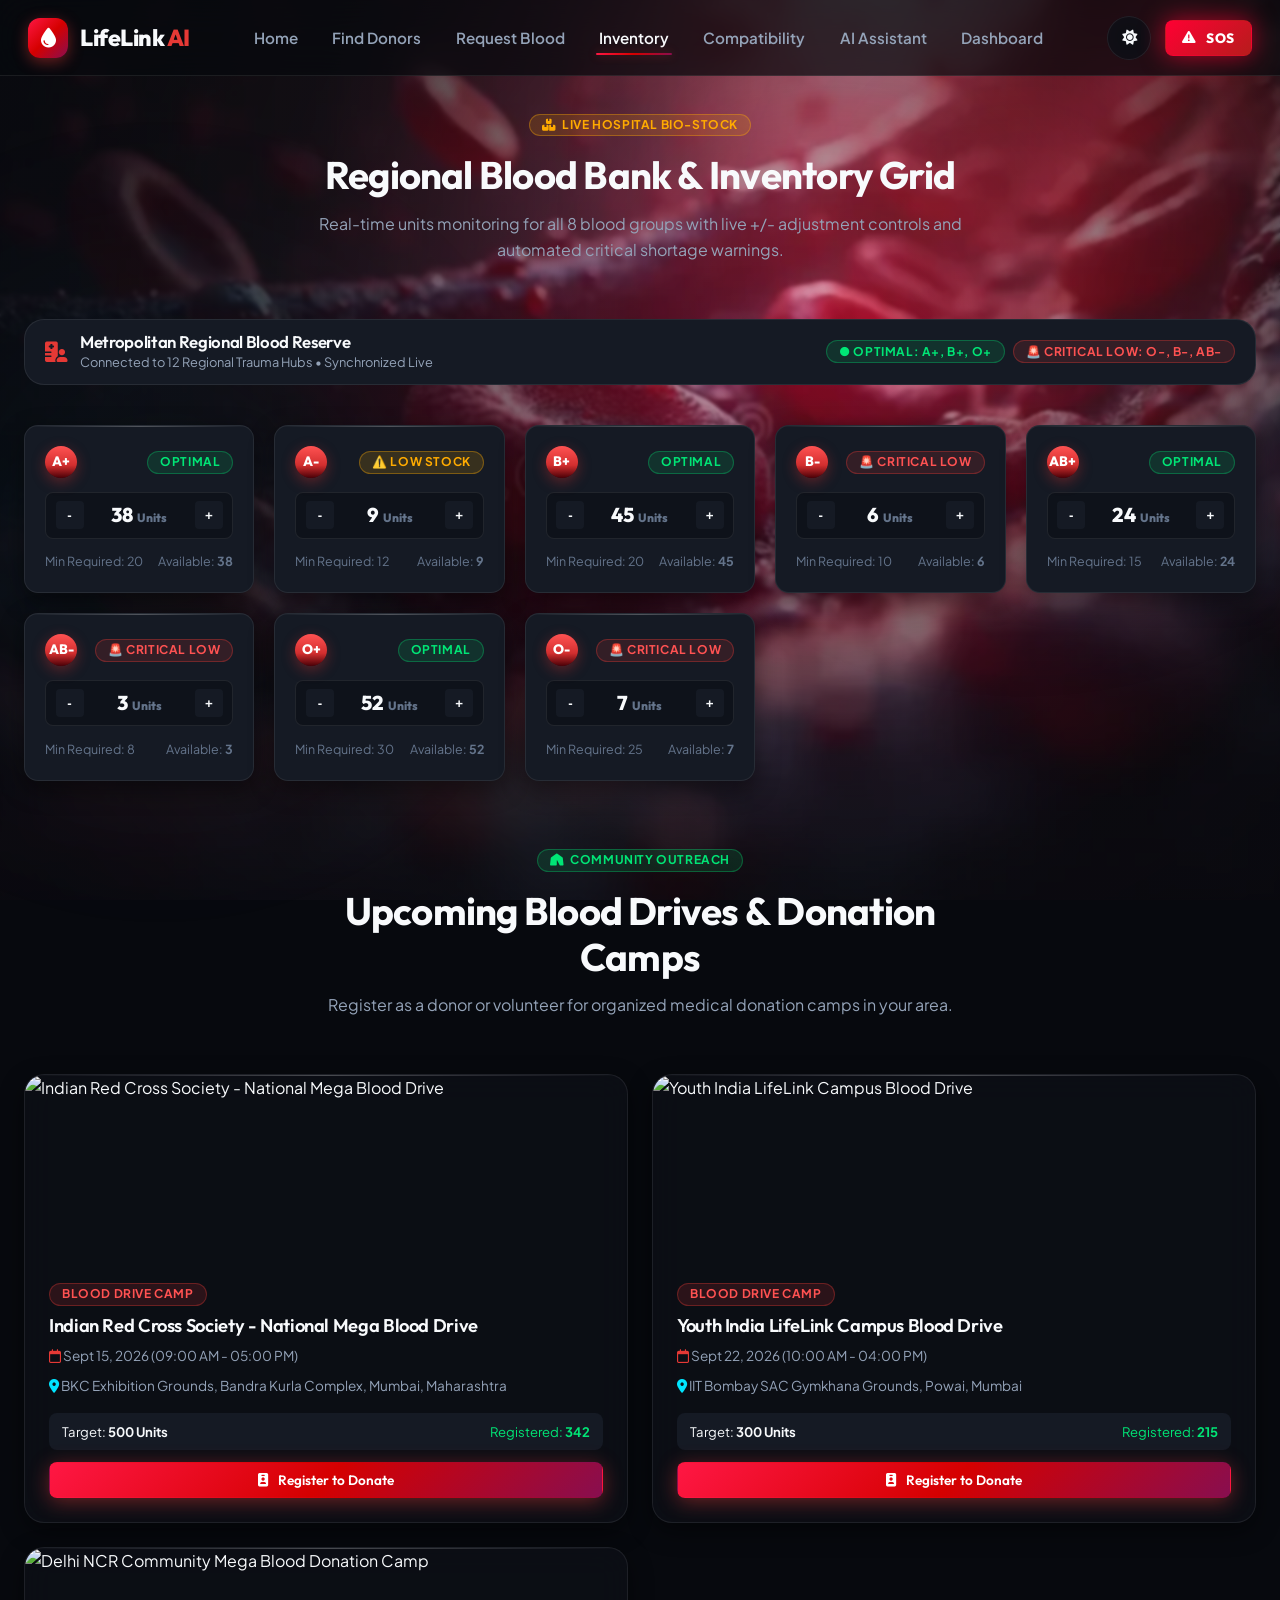
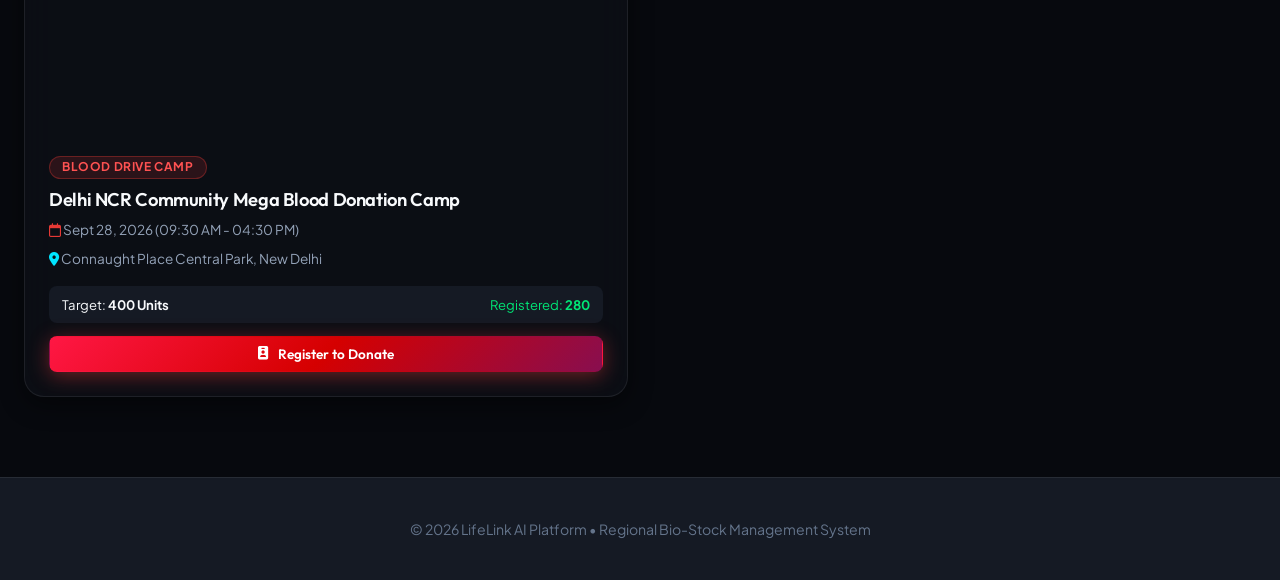
==== bloodbanks.html @ 0a852bb2 "feat: LifeLink AI - Motion Video Background, Universal Light Mode & India Localization" ====
<!DOCTYPE html>
<html lang="en" data-theme="dark">
<head>
  <meta charset="UTF-8">
  <meta name="viewport" content="width=device-width, initial-scale=1.0">
  <title>Hospital Blood Inventory & Camps | LifeLink AI</title>

  <!-- FontAwesome -->
  <link rel="stylesheet" href="https://cdnjs.cloudflare.com/ajax/libs/font-awesome/6.4.0/css/all.min.css">

  <!-- Stylesheets -->
  <link rel="stylesheet" href="css/style.css">
  <link rel="stylesheet" href="css/glassmorphism.css">
  <link rel="stylesheet" href="css/3d-theme.css">
  <link rel="stylesheet" href="css/dashboard.css">
  <link rel="stylesheet" href="css/responsive.css">
</head>
<body>

  <!-- Video & Motion Background Backdrop -->
  <div class="video-bg-container">
    <video class="video-bg" autoplay muted loop playsinline poster="assets/blood-cells-bg.webp">
      <source src="assets/blood-cells-motion.mp4" type="video/mp4">
    </video>
    <div class="video-bg-overlay"></div>
  </div>

  <!-- 3D Background Canvas -->
  <div id="threejs-bg-container"></div>
  <div class="ambient-glow ambient-glow-1"></div>
  <div class="ambient-glow ambient-glow-2"></div>

  <div class="app-wrapper">
    
    <!-- Navbar -->
    <nav class="navbar">
      <div class="nav-container">
        <a href="index.html" class="nav-brand">
          <div class="brand-icon"><i class="fa-solid fa-droplet"></i></div>
          <span>LifeLink <span class="text-crimson">AI</span></span>
        </a>

        <ul class="nav-links">
          <li><a href="index.html" class="nav-link">Home</a></li>
          <li><a href="donor-search.html" class="nav-link">Find Donors</a></li>
          <li><a href="request.html" class="nav-link">Request Blood</a></li>
          <li><a href="bloodbanks.html" class="nav-link active">Inventory</a></li>
          <li><a href="compatibility.html" class="nav-link">Compatibility</a></li>
          <li><a href="chatbot.html" class="nav-link">AI Assistant</a></li>
          <li><a href="dashboard.html" class="nav-link">Dashboard</a></li>
        </ul>

        <div class="nav-actions">
          <button id="theme-toggle-btn" class="btn btn-glass btn-icon" title="Toggle Theme">
            <i class="fa-solid fa-sun theme-toggle-icon"></i>
          </button>
          <button class="btn btn-sos btn-sm btn-sos-trigger">
            <i class="fa-solid fa-triangle-exclamation"></i> SOS
          </button>
        </div>
      </div>
    </nav>

    <!-- Main Container -->
    <main class="container" style="padding-top: 110px; padding-bottom: 5rem;">
      
      <!-- Section Header -->
      <div class="section-header">
        <span class="badge badge-amber"><i class="fa-solid fa-boxes-stacked"></i> LIVE HOSPITAL BIO-STOCK</span>
        <h2>Regional Blood Bank & Inventory Grid</h2>
        <p>Real-time units monitoring for all 8 blood groups with live +/- adjustment controls and automated critical shortage warnings.</p>
      </div>

      <!-- Quick Stats Banner -->
      <div class="role-switcher-bar" style="margin-bottom: 2.5rem;">
        <div class="flex items-center gap-3">
          <i class="fa-solid fa-hospital-user text-crimson fa-lg"></i>
          <div>
            <h5 style="margin: 0;">Metropolitan Regional Blood Reserve</h5>
            <p style="font-size: 0.8rem; margin: 0;">Connected to 12 Regional Trauma Hubs • Synchronized Live</p>
          </div>
        </div>
        <div class="flex gap-2">
          <span class="badge badge-emerald">● Optimal: A+, B+, O+</span>
          <span class="badge badge-crimson">🚨 Critical Low: O-, B-, AB-</span>
        </div>
      </div>

      <!-- 8-Blood Group Real-Time Inventory Grid -->
      <div id="hospital-inventory-grid" class="inventory-grid" style="margin-bottom: 4rem;">
        <!-- Populated by bloodbanks.js with +/- controls -->
      </div>

      <!-- UPCOMING DONATION CAMPS SECTION -->
      <div class="section-header">
        <span class="badge badge-emerald"><i class="fa-solid fa-tent"></i> COMMUNITY OUTREACH</span>
        <h2>Upcoming Blood Drives & Donation Camps</h2>
        <p>Register as a donor or volunteer for organized medical donation camps in your area.</p>
      </div>

      <div id="donation-camps-grid" class="grid grid-cols-2 gap-6">
        <!-- Populated by bloodbanks.js -->
      </div>

    </main>

    <!-- Footer -->
    <footer style="background: var(--bg-surface-elevated); border-top: 1px solid var(--border-glass); padding: 2.5rem 0; text-align: center; font-size: 0.88rem; color: var(--text-muted);">
      <div class="container">
        © 2026 LifeLink AI Platform • Regional Bio-Stock Management System
      </div>
    </footer>

  </div>

  <!-- Scripts -->
  <script src="https://cdnjs.cloudflare.com/ajax/libs/three.js/r128/three.min.js"></script>
  <script src="js/3d-blood-vase.js"></script>
  <script src="js/database.js"></script>
  <script src="js/auth.js"></script>
  <script src="js/app.js"></script>
  <script src="js/sos.js"></script>
  <script src="js/bloodbanks.js"></script>

</body>
</html>
---- css/style.css ----
/* ==========================================================================
   LifeLink AI - Core Design System & CSS Variables
   ========================================================================== */

@import url('https://fonts.googleapis.com/css2?family=Outfit:wght@300;400;500;600;700;800;900&family=Plus+Jakarta+Sans:wght@300;400;500;600;700;800&family=JetBrains+Mono:wght@400;500;600&display=swap');

:root {
  /* Brand Color Palette - Deep Ruby & Crimson Medical Theme */
  --primary-50: #ffebee;
  --primary-100: #ffcdd2;
  --primary-200: #ef9a9a;
  --primary-300: #e57373;
  --primary-400: #ef5350;
  --primary-500: #e53935; /* Primary Red */
  --primary-600: #d32f2f;
  --primary-700: #c62828;
  --primary-800: #b71c1c;
  --primary-900: #880e4f;
  --primary-glow: rgba(229, 57, 53, 0.45);
  --primary-glow-subtle: rgba(229, 57, 53, 0.15);

  /* Secondary & Accents */
  --accent-cyan: #00e5ff;
  --accent-cyan-glow: rgba(0, 229, 255, 0.35);
  --accent-emerald: #00e676;
  --accent-emerald-glow: rgba(0, 230, 118, 0.35);
  --accent-amber: #ffab00;
  --accent-amber-glow: rgba(255, 171, 0, 0.35);
  --accent-purple: #b388ff;

  /* Dark Theme (Default) */
  --bg-main: #07090e;
  --bg-surface: #0e121a;
  --bg-surface-elevated: #151a24;
  --bg-surface-card: rgba(18, 24, 38, 0.75);
  --bg-glass: rgba(14, 18, 26, 0.65);
  --bg-glass-heavy: rgba(10, 13, 20, 0.88);
  --bg-glass-light: rgba(255, 255, 255, 0.04);
  
  --border-glass: rgba(255, 255, 255, 0.08);
  --border-glass-hover: rgba(229, 57, 53, 0.4);
  --border-glass-active: rgba(229, 57, 53, 0.8);

  --text-primary: #f8fafc;
  --text-secondary: #94a3b8;
  --text-muted: #64748b;
  --text-inverted: #07090e;

  /* Gradients */
  --grad-primary: linear-gradient(135deg, #ff1744 0%, #d50000 50%, #880e4f 100%);
  --grad-blood: linear-gradient(180deg, #ff5252 0%, #d32f2f 60%, #4a0007 100%);
  --grad-plasma: linear-gradient(135deg, #00e5ff 0%, #0091ea 100%);
  --grad-emerald: linear-gradient(135deg, #00e676 0%, #00b0ff 100%);
  --grad-dark-card: linear-gradient(145deg, rgba(26, 32, 48, 0.8) 0%, rgba(12, 16, 26, 0.9) 100%);
  --grad-glass-border: linear-gradient(135deg, rgba(255,255,255,0.2) 0%, rgba(229,57,53,0.3) 50%, rgba(255,255,255,0.05) 100%);

  /* Shadows */
  --shadow-sm: 0 2px 8px rgba(0, 0, 0, 0.3);
  --shadow-md: 0 8px 24px rgba(0, 0, 0, 0.45);
  --shadow-lg: 0 16px 40px rgba(0, 0, 0, 0.6);
  --shadow-glow: 0 0 30px var(--primary-glow);
  --shadow-glow-cyan: 0 0 30px var(--accent-cyan-glow);

  /* Typography */
  --font-heading: 'Outfit', sans-serif;
  --font-body: 'Plus Jakarta Sans', sans-serif;
  --font-mono: 'JetBrains Mono', monospace;

  /* Layout & Spacing */
  --radius-sm: 8px;
  --radius-md: 14px;
  --radius-lg: 20px;
  --radius-xl: 28px;
  --radius-full: 9999px;

  --transition-fast: 0.15s cubic-bezier(0.4, 0, 0.2, 1);
  --transition-normal: 0.25s cubic-bezier(0.4, 0, 0.2, 1);
  --transition-smooth: 0.4s cubic-bezier(0.16, 1, 0.3, 1);
  --transition-bounce: 0.5s cubic-bezier(0.34, 1.56, 0.64, 1);
}

/* Light Theme Variables */
[data-theme="light"] {
  --bg-main: #f4f7fb;
  --bg-surface: #ffffff;
  --bg-surface-elevated: #f1f5f9;
  --bg-surface-card: rgba(255, 255, 255, 0.92);
  --bg-glass: rgba(255, 255, 255, 0.82);
  --bg-glass-heavy: rgba(255, 255, 255, 0.96);
  --bg-glass-light: rgba(241, 245, 249, 0.85);
  
  --border-glass: rgba(15, 23, 42, 0.08);
  --border-glass-hover: rgba(229, 57, 53, 0.5);
  --border-glass-active: rgba(229, 57, 53, 0.9);

  --text-primary: #0f172a;
  --text-secondary: #334155;
  --text-muted: #64748b;
  --text-inverted: #f8fafc;

  --grad-dark-card: linear-gradient(145deg, rgba(255, 255, 255, 0.98) 0%, rgba(241, 245, 249, 0.92) 100%);
  --grad-glass-border: linear-gradient(135deg, rgba(255,255,255,0.9) 0%, rgba(229,57,53,0.3) 50%, rgba(0,0,0,0.06) 100%);
  --shadow-sm: 0 2px 8px rgba(15, 23, 42, 0.05);
  --shadow-md: 0 8px 24px rgba(15, 23, 42, 0.08);
  --shadow-lg: 0 16px 40px rgba(15, 23, 42, 0.12);
}

/* Base Reset */
*, *::before, *::after {
  box-sizing: border-box;
  margin: 0;
  padding: 0;
}

html {
  scroll-behavior: smooth;
  font-size: 16px;
  overflow-x: hidden;
}

body {
  font-family: var(--font-body);
  background-color: var(--bg-main);
  color: var(--text-primary);
  min-height: 100vh;
  line-height: 1.6;
  position: relative;
  overflow-x: hidden;
  transition: background-color var(--transition-smooth), color var(--transition-smooth);
}

/* Video & Image Motion Background Container */
.video-bg-container {
  position: fixed;
  top: 0;
  left: 0;
  width: 100vw;
  height: 100vh;
  z-index: 0;
  pointer-events: none;
  overflow: hidden;
}

.video-bg {
  width: 100%;
  height: 100%;
  object-fit: cover;
  display: block;
  transform: scale(1.02);
  transition: filter var(--transition-smooth), opacity var(--transition-smooth);
}

.video-bg-overlay {
  position: absolute;
  inset: 0;
  background: radial-gradient(circle at 65% 35%, rgba(136, 14, 79, 0.3) 0%, rgba(7, 9, 14, 0.76) 55%, rgba(7, 9, 14, 0.94) 100%);
  backdrop-filter: blur(1.5px);
  -webkit-backdrop-filter: blur(1.5px);
  transition: background var(--transition-smooth), backdrop-filter var(--transition-smooth);
}

[data-theme="light"] .video-bg {
  filter: brightness(1.08) saturate(0.9) contrast(0.95);
  opacity: 0.85;
}

[data-theme="light"] .video-bg-overlay {
  background: radial-gradient(circle at 50% 25%, rgba(255, 235, 238, 0.72) 0%, rgba(248, 250, 253, 0.88) 50%, rgba(241, 245, 249, 0.95) 100%);
  backdrop-filter: blur(4px);
  -webkit-backdrop-filter: blur(4px);
}

/* 3D Canvas Background Container */
#threejs-bg-container {
  position: fixed;
  top: 0;
  left: 0;
  width: 100vw;
  height: 100vh;
  z-index: 1;
  pointer-events: none;
  overflow: hidden;
}

#canvas3d {
  width: 100%;
  height: 100%;
  display: block;
}

/* Background Ambient Lighting & Gradients */
.ambient-glow {
  position: fixed;
  border-radius: 50%;
  filter: blur(120px);
  pointer-events: none;
  z-index: 1;
  opacity: 0.6;
}

.ambient-glow-1 {
  top: -10%;
  right: -5%;
  width: 50vw;
  height: 50vw;
  background: radial-gradient(circle, rgba(229, 57, 53, 0.25) 0%, rgba(136, 14, 79, 0.05) 70%, transparent 100%);
}

.ambient-glow-2 {
  bottom: 10%;
  left: -10%;
  width: 45vw;
  height: 45vw;
  background: radial-gradient(circle, rgba(0, 229, 255, 0.12) 0%, rgba(0, 145, 234, 0.03) 70%, transparent 100%);
}

[data-theme="light"] .ambient-glow-1 {
  background: radial-gradient(circle, rgba(229, 57, 53, 0.15) 0%, rgba(255, 205, 210, 0.08) 70%, transparent 100%);
  opacity: 0.8;
}

[data-theme="light"] .ambient-glow-2 {
  background: radial-gradient(circle, rgba(0, 229, 255, 0.08) 0%, rgba(178, 235, 242, 0.05) 70%, transparent 100%);
  opacity: 0.7;
}

/* App Wrapper */
.app-wrapper {
  position: relative;
  z-index: 1;
  display: flex;
  flex-direction: column;
  min-height: 100vh;
}

/* Typography Helpers */
h1, h2, h3, h4, h5, h6 {
  font-family: var(--font-heading);
  font-weight: 700;
  line-height: 1.2;
  color: var(--text-primary);
  letter-spacing: -0.02em;
}

h1 { font-size: clamp(2.2rem, 4.5vw, 3.8rem); font-weight: 800; }
h2 { font-size: clamp(1.75rem, 3vw, 2.5rem); }
h3 { font-size: clamp(1.3rem, 2vw, 1.75rem); }
h4 { font-size: 1.25rem; font-weight: 600; }
h5 { font-size: 1.05rem; font-weight: 600; }
h6 { font-size: 0.9rem; font-weight: 600; }

p {
  color: var(--text-secondary);
  font-size: 1rem;
}

a {
  color: inherit;
  text-decoration: none;
  transition: color var(--transition-fast);
}

.text-gradient {
  background: var(--grad-primary);
  -webkit-background-clip: text;
  -webkit-text-fill-color: transparent;
  display: inline-block;
}

.text-gradient-cyan {
  background: var(--grad-plasma);
  -webkit-background-clip: text;
  -webkit-text-fill-color: transparent;
  display: inline-block;
}

.text-gradient-emerald {
  background: var(--grad-emerald);
  -webkit-background-clip: text;
  -webkit-text-fill-color: transparent;
  display: inline-block;
}

.text-crimson { color: var(--primary-500) !important; }
.text-cyan { color: var(--accent-cyan) !important; }
.text-emerald { color: var(--accent-emerald) !important; }
.text-amber { color: var(--accent-amber) !important; }
.text-muted { color: var(--text-muted) !important; }

/* Container & Grid */
.container {
  width: 100%;
  max-width: 1320px;
  margin: 0 auto;
  padding: 0 1.5rem;
}

.container-fluid {
  width: 100%;
  padding: 0 2rem;
}

.grid {
  display: grid;
  gap: 1.5rem;
}

.grid-cols-2 { grid-template-columns: repeat(2, 1fr); }
.grid-cols-3 { grid-template-columns: repeat(3, 1fr); }
.grid-cols-4 { grid-template-columns: repeat(4, 1fr); }

.flex { display: flex; }
.flex-col { flex-direction: column; }
.items-center { align-items: center; }
.justify-between { justify-content: space-between; }
.justify-center { justify-content: center; }
.gap-1 { gap: 0.25rem; }
.gap-2 { gap: 0.5rem; }
.gap-3 { gap: 0.75rem; }
.gap-4 { gap: 1rem; }
.gap-6 { gap: 1.5rem; }
.gap-8 { gap: 2rem; }

/* Global Buttons */
.btn {
  display: inline-flex;
  align-items: center;
  justify-content: center;
  gap: 0.6rem;
  padding: 0.8rem 1.6rem;
  border-radius: var(--radius-md);
  font-family: var(--font-heading);
  font-weight: 600;
  font-size: 0.95rem;
  cursor: pointer;
  border: 1px solid transparent;
  transition: all var(--transition-normal);
  text-align: center;
  position: relative;
  overflow: hidden;
  user-select: none;
}

.btn::after {
  content: '';
  position: absolute;
  top: 50%;
  left: 50%;
  width: 120%;
  height: 120%;
  background: radial-gradient(circle, rgba(255,255,255,0.2) 0%, transparent 60%);
  transform: translate(-50%, -50%) scale(0);
  opacity: 0;
  transition: transform 0.5s, opacity 0.3s;
}

.btn:active::after {
  transform: translate(-50%, -50%) scale(1);
  opacity: 1;
  transition: 0s;
}

.btn-primary {
  background: var(--grad-primary);
  color: #ffffff;
  box-shadow: 0 4px 20px var(--primary-glow);
}

.btn-primary:hover {
  transform: translateY(-2px);
  box-shadow: 0 8px 28px rgba(229, 57, 53, 0.6);
}

.btn-sos {
  background: linear-gradient(135deg, #ff0033 0%, #b71c1c 100%);
  color: #ffffff;
  font-weight: 800;
  letter-spacing: 0.05em;
  text-transform: uppercase;
  box-shadow: 0 0 25px rgba(255, 0, 51, 0.65);
  animation: pulse-sos 2s infinite;
}

.btn-sos:hover {
  transform: scale(1.05);
  box-shadow: 0 0 40px rgba(255, 0, 51, 0.9);
}

.btn-secondary {
  background: var(--bg-surface-elevated);
  color: var(--text-primary);
  border: 1px solid var(--border-glass);
}

.btn-secondary:hover {
  background: var(--border-glass);
  border-color: rgba(255, 255, 255, 0.2);
  transform: translateY(-2px);
}

.btn-glass {
  background: var(--bg-glass);
  color: var(--text-primary);
  border: 1px solid var(--border-glass);
  backdrop-filter: blur(12px);
}

.btn-glass:hover {
  background: rgba(229, 57, 53, 0.15);
  border-color: var(--primary-400);
  color: var(--text-primary);
  transform: translateY(-2px);
  box-shadow: 0 6px 20px var(--primary-glow-subtle);
}

.btn-outline-crimson {
  background: transparent;
  color: var(--primary-400);
  border: 1px solid var(--primary-500);
}

.btn-outline-crimson:hover {
  background: var(--primary-500);
  color: #ffffff;
  box-shadow: 0 4px 18px var(--primary-glow);
}

.btn-sm {
  padding: 0.5rem 1rem;
  font-size: 0.85rem;
  border-radius: var(--radius-sm);
}

.btn-lg {
  padding: 1rem 2.2rem;
  font-size: 1.1rem;
  border-radius: var(--radius-lg);
}

.btn-icon {
  width: 44px;
  height: 44px;
  padding: 0;
  border-radius: 50%;
  display: inline-flex;
  align-items: center;
  justify-content: center;
}

/* Badges & Pills */
.badge {
  display: inline-flex;
  align-items: center;
  gap: 0.35rem;
  padding: 0.28rem 0.75rem;
  border-radius: var(--radius-full);
  font-size: 0.75rem;
  font-weight: 700;
  text-transform: uppercase;
  letter-spacing: 0.05em;
  line-height: 1;
}

.badge-crimson {
  background: rgba(229, 57, 53, 0.15);
  color: #ff5252;
  border: 1px solid rgba(229, 57, 53, 0.35);
}

.badge-cyan {
  background: rgba(0, 229, 255, 0.12);
  color: var(--accent-cyan);
  border: 1px solid rgba(0, 229, 255, 0.3);
}

.badge-emerald {
  background: rgba(0, 230, 118, 0.12);
  color: var(--accent-emerald);
  border: 1px solid rgba(0, 230, 118, 0.3);
}

.badge-amber {
  background: rgba(255, 171, 0, 0.15);
  color: var(--accent-amber);
  border: 1px solid rgba(255, 171, 0, 0.35);
}

.badge-purple {
  background: rgba(179, 136, 255, 0.15);
  color: var(--accent-purple);
  border: 1px solid rgba(179, 136, 255, 0.35);
}

/* Blood Drop & Blood Group Pills */
.blood-badge {
  width: 44px;
  height: 44px;
  border-radius: 50%;
  background: var(--grad-blood);
  color: #ffffff;
  display: inline-flex;
  align-items: center;
  justify-content: center;
  font-family: var(--font-heading);
  font-weight: 800;
  font-size: 1.05rem;
  box-shadow: 0 4px 14px rgba(211, 47, 47, 0.4);
  position: relative;
  flex-shrink: 0;
}

.blood-badge-sm {
  width: 32px;
  height: 32px;
  font-size: 0.85rem;
}

.blood-badge-lg {
  width: 64px;
  height: 64px;
  font-size: 1.5rem;
}

/* Live Pulse Indicator */
.pulse-dot {
  width: 8px;
  height: 8px;
  border-radius: 50%;
  background-color: var(--primary-500);
  box-shadow: 0 0 0 0 rgba(229, 57, 53, 0.7);
  animation: pulse-ring 1.8s infinite cubic-bezier(0.66, 0, 0, 1);
  display: inline-block;
}

.pulse-dot.emerald {
  background-color: var(--accent-emerald);
  box-shadow: 0 0 0 0 rgba(0, 230, 118, 0.7);
}

@keyframes pulse-ring {
  to {
    box-shadow: 0 0 0 10px rgba(229, 57, 53, 0);
  }
}

@keyframes pulse-sos {
  0% {
    box-shadow: 0 0 0 0 rgba(255, 23, 68, 0.7);
  }
  70% {
    box-shadow: 0 0 0 16px rgba(255, 23, 68, 0);
  }
  100% {
    box-shadow: 0 0 0 0 rgba(255, 23, 68, 0);
  }
}

/* Form Controls */
.form-group {
  margin-bottom: 1.25rem;
  display: flex;
  flex-direction: column;
  gap: 0.4rem;
}

.form-label {
  font-size: 0.88rem;
  font-weight: 600;
  color: var(--text-secondary);
}

.form-control, .form-select {
  width: 100%;
  padding: 0.85rem 1.1rem;
  border-radius: var(--radius-md);
  background: var(--bg-surface-elevated);
  border: 1px solid var(--border-glass);
  color: var(--text-primary);
  font-family: var(--font-body);
  font-size: 0.95rem;
  outline: none;
  transition: all var(--transition-normal);
}

.form-control:focus, .form-select:focus {
  border-color: var(--primary-400);
  box-shadow: 0 0 0 3px var(--primary-glow-subtle);
  background: var(--bg-surface);
}

.form-control::placeholder {
  color: var(--text-muted);
}

/* Section Header Shared */
.section-header {
  text-align: center;
  max-width: 680px;
  margin: 0 auto 3.5rem auto;
}

.section-header .badge {
  margin-bottom: 1rem;
}

.section-header h2 {
  margin-bottom: 0.8rem;
}

/* Custom Scrollbar */
::-webkit-scrollbar {
  width: 8px;
  height: 8px;
}

::-webkit-scrollbar-track {
  background: var(--bg-main);
}

::-webkit-scrollbar-thumb {
  background: rgba(229, 57, 53, 0.3);
  border-radius: 4px;
}

::-webkit-scrollbar-thumb:hover {
  background: var(--primary-500);
}

/* Light Theme Component Overrides */
[data-theme="light"] .badge-crimson {
  background: rgba(229, 57, 53, 0.12);
  color: #c62828;
  border-color: rgba(229, 57, 53, 0.28);
}

[data-theme="light"] .badge-cyan {
  background: rgba(2, 132, 199, 0.12);
  color: #0369a1;
  border-color: rgba(2, 132, 199, 0.28);
}

[data-theme="light"] .badge-emerald {
  background: rgba(16, 185, 129, 0.12);
  color: #047857;
  border-color: rgba(16, 185, 129, 0.28);
}

[data-theme="light"] .badge-amber {
  background: rgba(245, 158, 11, 0.12);
  color: #b45309;
  border-color: rgba(245, 158, 11, 0.28);
}

[data-theme="light"] .badge-purple {
  background: rgba(139, 92, 246, 0.12);
  color: #6d28d9;
  border-color: rgba(139, 92, 246, 0.28);
}

[data-theme="light"] .form-control,
[data-theme="light"] .form-select {
  background: #ffffff;
  border-color: #cbd5e1;
  color: #0f172a;
}

[data-theme="light"] .form-control:focus,
[data-theme="light"] .form-select:focus {
  border-color: #e53935;
  background: #ffffff;
  box-shadow: 0 0 0 3px rgba(229, 57, 53, 0.15);
}

[data-theme="light"] .btn-secondary {
  background: #ffffff;
  color: #1e293b;
  border-color: #cbd5e1;
  box-shadow: 0 1px 3px rgba(0, 0, 0, 0.05);
}

[data-theme="light"] .btn-secondary:hover {
  background: #f8fafc;
  border-color: #94a3b8;
}

[data-theme="light"] .btn-glass {
  background: rgba(255, 255, 255, 0.92);
  color: #0f172a;
  border-color: rgba(0, 0, 0, 0.1);
  box-shadow: 0 2px 8px rgba(0, 0, 0, 0.04);
}

[data-theme="light"] .btn-glass:hover {
  background: #ffebee;
  border-color: #e53935;
  color: #c62828;
}

[data-theme="light"] .emergency-ticker {
  background: linear-gradient(90deg, #c62828 0%, #e53935 100%);
  color: #ffffff;
}

[data-theme="light"] ::-webkit-scrollbar-track {
  background: #f1f5f9;
}

[data-theme="light"] ::-webkit-scrollbar-thumb {
  background: rgba(229, 57, 53, 0.4);
}
---- css/glassmorphism.css ----
/* ==========================================================================
   LifeLink AI - Glassmorphism, Glowing Cards & Visual Components
   ========================================================================== */

/* Glass Cards */
.glass-card {
  background: var(--bg-glass);
  backdrop-filter: blur(16px);
  -webkit-backdrop-filter: blur(16px);
  border: 1px solid var(--border-glass);
  border-radius: var(--radius-lg);
  padding: 1.75rem;
  box-shadow: var(--shadow-md);
  position: relative;
  overflow: hidden;
  transition: all var(--transition-normal);
}

.glass-card::before {
  content: '';
  position: absolute;
  top: 0;
  left: 0;
  right: 0;
  height: 1px;
  background: linear-gradient(90deg, transparent, rgba(255, 255, 255, 0.25), transparent);
  pointer-events: none;
}

[data-theme="light"] .glass-card::before {
  background: linear-gradient(90deg, transparent, rgba(255, 255, 255, 0.95), transparent);
}

.glass-card:hover {
  border-color: var(--border-glass-hover);
  transform: translateY(-4px);
  box-shadow: var(--shadow-lg), 0 0 25px var(--primary-glow-subtle);
}

.glass-card-interactive {
  cursor: pointer;
}

.glass-card-hero {
  background: linear-gradient(135deg, rgba(229, 57, 53, 0.08) 0%, rgba(14, 18, 26, 0.75) 100%);
  border: 1px solid rgba(229, 57, 53, 0.25);
  backdrop-filter: blur(20px);
}

[data-theme="light"] .glass-card-hero {
  background: linear-gradient(135deg, rgba(255, 235, 238, 0.92) 0%, rgba(255, 255, 255, 0.96) 100%);
  border-color: rgba(229, 57, 53, 0.35);
}

.glass-card-critical {
  border-color: rgba(255, 23, 68, 0.45);
  background: linear-gradient(135deg, rgba(255, 23, 68, 0.12) 0%, rgba(14, 18, 26, 0.85) 100%);
  animation: border-glow-critical 3s infinite alternate;
}

[data-theme="light"] .glass-card-critical {
  background: linear-gradient(135deg, rgba(255, 235, 238, 0.95) 0%, #ffffff 100%);
  border-color: rgba(229, 57, 53, 0.45);
}

@keyframes border-glow-critical {
  0% {
    box-shadow: 0 0 15px rgba(255, 23, 68, 0.2);
    border-color: rgba(255, 23, 68, 0.3);
  }
  100% {
    box-shadow: 0 0 35px rgba(255, 23, 68, 0.5);
    border-color: rgba(255, 23, 68, 0.7);
  }
}

/* Glass Panels & Modals */
.glass-panel {
  background: var(--bg-glass-heavy);
  backdrop-filter: blur(24px);
  -webkit-backdrop-filter: blur(24px);
  border: 1px solid var(--border-glass);
  border-radius: var(--radius-xl);
  box-shadow: var(--shadow-lg);
}

/* Navbar Glassmorphism */
.navbar {
  position: fixed;
  top: 0;
  left: 0;
  right: 0;
  height: 76px;
  z-index: 1000;
  background: rgba(7, 9, 14, 0.7);
  backdrop-filter: blur(20px);
  -webkit-backdrop-filter: blur(20px);
  border-bottom: 1px solid var(--border-glass);
  transition: all var(--transition-smooth);
}

[data-theme="light"] .navbar {
  background: rgba(248, 250, 253, 0.8);
}

.navbar.scrolled {
  background: rgba(7, 9, 14, 0.92);
  box-shadow: var(--shadow-md);
  height: 68px;
}

[data-theme="light"] .navbar.scrolled {
  background: rgba(255, 255, 255, 0.95);
}

.nav-container {
  display: flex;
  align-items: center;
  justify-content: space-between;
  height: 100%;
  max-width: 1440px;
  margin: 0 auto;
  padding: 0 1.75rem;
}

.nav-brand {
  display: flex;
  align-items: center;
  gap: 0.75rem;
  font-family: var(--font-heading);
  font-weight: 800;
  font-size: 1.45rem;
  letter-spacing: -0.02em;
}

.brand-icon {
  width: 40px;
  height: 40px;
  border-radius: 12px;
  background: var(--grad-primary);
  display: flex;
  align-items: center;
  justify-content: center;
  color: #fff;
  font-size: 1.25rem;
  box-shadow: 0 4px 15px var(--primary-glow);
}

.nav-links {
  display: flex;
  align-items: center;
  gap: 1.75rem;
  list-style: none;
}

.nav-link {
  font-size: 0.95rem;
  font-weight: 600;
  color: var(--text-secondary);
  padding: 0.5rem 0.2rem;
  position: relative;
  transition: color var(--transition-fast);
}

.nav-link:hover, .nav-link.active {
  color: var(--text-primary);
}

.nav-link.active::after {
  content: '';
  position: absolute;
  bottom: 0;
  left: 0;
  right: 0;
  height: 2px;
  background: var(--grad-primary);
  border-radius: 2px;
  box-shadow: 0 0 10px var(--primary-glow);
}

.nav-actions {
  display: flex;
  align-items: center;
  gap: 0.85rem;
}

/* Emergency Ticker Bar */
.emergency-ticker {
  background: linear-gradient(90deg, #880e4f 0%, #b71c1c 50%, #880e4f 100%);
  color: #ffffff;
  padding: 0.5rem 1rem;
  font-size: 0.85rem;
  font-weight: 600;
  display: flex;
  align-items: center;
  justify-content: space-between;
  border-bottom: 1px solid rgba(255, 255, 255, 0.15);
  position: relative;
  z-index: 1001;
}

.ticker-content {
  display: flex;
  align-items: center;
  gap: 1.5rem;
  overflow: hidden;
  white-space: nowrap;
}

.ticker-item {
  display: inline-flex;
  align-items: center;
  gap: 0.5rem;
  animation: marquee-subtle 20s linear infinite;
}

/* Modals */
.modal-overlay {
  position: fixed;
  top: 0;
  left: 0;
  right: 0;
  bottom: 0;
  background: rgba(4, 6, 10, 0.82);
  backdrop-filter: blur(16px);
  -webkit-backdrop-filter: blur(16px);
  display: flex;
  align-items: center;
  justify-content: center;
  z-index: 2000;
  padding: 1.5rem;
  opacity: 0;
  visibility: hidden;
  transition: all var(--transition-normal);
}

.modal-overlay.active {
  opacity: 1;
  visibility: visible;
}

.modal-container {
  width: 100%;
  max-width: 580px;
  background: var(--bg-surface);
  border: 1px solid var(--border-glass-hover);
  border-radius: var(--radius-xl);
  box-shadow: var(--shadow-lg), 0 0 50px rgba(229, 57, 53, 0.2);
  padding: 2.2rem;
  transform: scale(0.92) translateY(20px);
  transition: transform var(--transition-bounce), opacity var(--transition-normal);
  max-height: 90vh;
  overflow-y: auto;
  position: relative;
}

.modal-overlay.active .modal-container {
  transform: scale(1) translateY(0);
}

.modal-close {
  position: absolute;
  top: 1.25rem;
  right: 1.25rem;
  width: 36px;
  height: 36px;
  border-radius: 50%;
  background: var(--bg-surface-elevated);
  border: 1px solid var(--border-glass);
  color: var(--text-secondary);
  display: flex;
  align-items: center;
  justify-content: center;
  cursor: pointer;
  transition: all var(--transition-fast);
}

.modal-close:hover {
  background: var(--primary-500);
  color: #fff;
  border-color: var(--primary-500);
}

/* Stat Cards */
.stat-card {
  display: flex;
  align-items: center;
  gap: 1.25rem;
  padding: 1.5rem;
}

.stat-icon {
  width: 58px;
  height: 58px;
  border-radius: var(--radius-lg);
  display: flex;
  align-items: center;
  justify-content: center;
  font-size: 1.6rem;
  flex-shrink: 0;
}

.stat-icon.crimson {
  background: rgba(229, 57, 53, 0.15);
  color: var(--primary-400);
  border: 1px solid rgba(229, 57, 53, 0.3);
}

.stat-icon.cyan {
  background: rgba(0, 229, 255, 0.12);
  color: var(--accent-cyan);
  border: 1px solid rgba(0, 229, 255, 0.3);
}

.stat-icon.emerald {
  background: rgba(0, 230, 118, 0.12);
  color: var(--accent-emerald);
  border: 1px solid rgba(0, 230, 118, 0.3);
}

.stat-icon.amber {
  background: rgba(255, 171, 0, 0.15);
  color: var(--accent-amber);
  border: 1px solid rgba(255, 171, 0, 0.35);
}

[data-theme="light"] .stat-icon.crimson {
  background: #ffebee;
  color: #c62828;
  border-color: rgba(229, 57, 53, 0.25);
}

[data-theme="light"] .stat-icon.cyan {
  background: #e0f2fe;
  color: #0284c7;
  border-color: rgba(2, 132, 199, 0.25);
}

[data-theme="light"] .stat-icon.emerald {
  background: #ecfdf5;
  color: #059669;
  border-color: rgba(16, 185, 129, 0.25);
}

[data-theme="light"] .stat-icon.amber {
  background: #fffbeb;
  color: #d97706;
  border-color: rgba(245, 158, 11, 0.25);
}

[data-theme="light"] .modal-overlay {
  background: rgba(15, 23, 42, 0.5);
}

[data-theme="light"] .modal-container {
  background: #ffffff;
  border-color: #cbd5e1;
  box-shadow: 0 20px 40px rgba(15, 23, 42, 0.15);
}

[data-theme="light"] .modal-close {
  background: #f1f5f9;
  border-color: #e2e8f0;
  color: #475569;
}

.stat-number {
  font-family: var(--font-heading);
  font-size: 2.1rem;
  font-weight: 800;
  line-height: 1.1;
  color: var(--text-primary);
}

.stat-label {
  font-size: 0.88rem;
  color: var(--text-secondary);
  font-weight: 500;
}

/* Toast Notifications Container */
#toast-container {
  position: fixed;
  bottom: 2rem;
  right: 2rem;
  z-index: 3000;
  display: flex;
  flex-direction: column;
  gap: 0.75rem;
  pointer-events: none;
}

.toast {
  pointer-events: auto;
  min-width: 320px;
  max-width: 440px;
  padding: 1rem 1.25rem;
  border-radius: var(--radius-md);
  background: var(--bg-surface);
  border: 1px solid var(--border-glass);
  box-shadow: var(--shadow-lg);
  backdrop-filter: blur(20px);
  display: flex;
  align-items: flex-start;
  gap: 0.85rem;
  animation: slide-in-toast 0.35s cubic-bezier(0.16, 1, 0.3, 1);
  transition: all var(--transition-normal);
}

[data-theme="light"] .toast {
  background: #ffffff;
  border-color: #cbd5e1;
  box-shadow: 0 10px 30px rgba(15, 23, 42, 0.12);
}

.toast-icon {
  font-size: 1.25rem;
  flex-shrink: 0;
  margin-top: 0.1rem;
}

.toast-content h5 {
  font-size: 0.92rem;
  margin-bottom: 0.2rem;
}

.toast-content p {
  font-size: 0.82rem;
  margin: 0;
}

.toast-success { border-color: var(--accent-emerald); }
.toast-success .toast-icon { color: var(--accent-emerald); }
.toast-error { border-color: var(--primary-500); }
.toast-error .toast-icon { color: var(--primary-500); }
.toast-info { border-color: var(--accent-cyan); }
.toast-info .toast-icon { color: var(--accent-cyan); }

@keyframes slide-in-toast {
  from {
    transform: translateX(100%) translateY(10px);
    opacity: 0;
  }
  to {
    transform: translateX(0) translateY(0);
    opacity: 1;
  }
}
---- css/3d-theme.css ----
/* ==========================================================================
   LifeLink AI - 3D Blood Dropping & Glass Vase Visual Theme Extensions
   ========================================================================== */

/* 3D Scene Controls Float Widget */
.scene-controls-widget {
  position: fixed;
  bottom: 1.5rem;
  left: 1.5rem;
  z-index: 100;
  display: flex;
  align-items: center;
  gap: 0.5rem;
  background: var(--bg-glass-heavy);
  backdrop-filter: blur(16px);
  border: 1px solid var(--border-glass);
  padding: 0.4rem 0.8rem;
  border-radius: var(--radius-full);
  box-shadow: var(--shadow-md);
  font-size: 0.78rem;
  color: var(--text-secondary);
}

.scene-controls-widget button {
  background: none;
  border: none;
  color: var(--text-primary);
  cursor: pointer;
  padding: 0.2rem 0.5rem;
  border-radius: var(--radius-sm);
  transition: all var(--transition-fast);
}

.scene-controls-widget button:hover {
  background: var(--primary-glow-subtle);
  color: var(--primary-400);
}

/* 3D Glass Flask Hero Visualizer (Interactive SVG/Canvas hybrid element) */
.glass-vase-stage {
  position: relative;
  width: 100%;
  max-width: 480px;
  height: 520px;
  margin: 0 auto;
  display: flex;
  align-items: center;
  justify-content: center;
}

.glass-vase-glow {
  position: absolute;
  width: 280px;
  height: 280px;
  border-radius: 50%;
  background: radial-gradient(circle, rgba(229, 57, 53, 0.45) 0%, rgba(136, 14, 79, 0.1) 70%, transparent 100%);
  filter: blur(40px);
  animation: pulse-glow 4s ease-in-out infinite alternate;
}

.glass-vial-graphic {
  position: relative;
  z-index: 2;
  width: 100%;
  height: 100%;
  filter: drop-shadow(0 15px 35px rgba(229, 57, 53, 0.45));
}

@keyframes pulse-glow {
  0% { transform: scale(0.9); opacity: 0.5; }
  100% { transform: scale(1.15); opacity: 0.9; }
}

/* Dynamic 3D Card Tilt Effects */
.tilt-card {
  transform-style: preserve-3d;
  perspective: 1000px;
}

.tilt-card-inner {
  transition: transform 0.1s ease-out;
  transform: translateZ(20px);
}

/* Floating Red Blood Cell Pill/Element */
.floating-rbc {
  position: absolute;
  border-radius: 50%;
  background: radial-gradient(circle at 35% 35%, #ff5252, #d50000 60%, #4a0007 100%);
  box-shadow: inset 0 2px 6px rgba(255,255,255,0.4), 0 4px 15px rgba(213, 0, 0, 0.5);
  pointer-events: none;
  z-index: 1;
}

/* Compatibility Matrix Grid */
.matrix-table {
  width: 100%;
  border-collapse: separate;
  border-spacing: 6px;
}

.matrix-th, .matrix-td {
  padding: 0.85rem;
  text-align: center;
  border-radius: var(--radius-md);
  font-weight: 600;
  transition: all var(--transition-fast);
}

.matrix-th {
  background: var(--bg-surface-elevated);
  color: var(--text-primary);
  font-family: var(--font-heading);
}

.matrix-td {
  background: var(--bg-glass-light);
  border: 1px solid var(--border-glass);
}

.matrix-td.compatible {
  background: rgba(0, 230, 118, 0.15);
  color: var(--accent-emerald);
  border-color: rgba(0, 230, 118, 0.4);
}

.matrix-td.incompatible {
  background: rgba(255, 255, 255, 0.02);
  color: var(--text-muted);
  opacity: 0.35;
}

.matrix-td:hover {
  transform: scale(1.08);
  box-shadow: 0 4px 15px rgba(0,0,0,0.3);
  z-index: 10;
  position: relative;
}

/* Digital Donor QR Card */
.donor-card-3d-wrapper {
  perspective: 1200px;
  width: 100%;
  max-width: 420px;
  height: 250px;
  margin: 0 auto;
}

.donor-card-3d {
  width: 100%;
  height: 100%;
  position: relative;
  transform-style: preserve-3d;
  transition: transform 0.8s cubic-bezier(0.175, 0.885, 0.32, 1.275);
  cursor: pointer;
}

.donor-card-3d.flipped {
  transform: rotateY(180deg);
}

.donor-card-face {
  position: absolute;
  width: 100%;
  height: 100%;
  backface-visibility: hidden;
  border-radius: var(--radius-xl);
  padding: 1.5rem;
  display: flex;
  flex-direction: column;
  justify-content: space-between;
  background: linear-gradient(135deg, #1e0508 0%, #0c0204 40%, #170a10 100%);
  border: 1px solid rgba(229, 57, 53, 0.4);
  box-shadow: 0 15px 35px rgba(0, 0, 0, 0.6), 0 0 30px rgba(229, 57, 53, 0.3);
  overflow: hidden;
}

.donor-card-face::before {
  content: '';
  position: absolute;
  top: -50%;
  left: -50%;
  width: 200%;
  height: 200%;
  background: linear-gradient(45deg, transparent 45%, rgba(255, 255, 255, 0.1) 50%, transparent 55%);
  transform: rotate(30deg);
  pointer-events: none;
}

.donor-card-back {
  transform: rotateY(180deg);
  background: linear-gradient(135deg, #0d1117 0%, #161b22 100%);
}

.chip-icon {
  width: 42px;
  height: 32px;
  background: linear-gradient(135deg, #ffd700 0%, #ffa500 100%);
  border-radius: 6px;
  position: relative;
  box-shadow: inset 0 0 5px rgba(0,0,0,0.4);
}

/* Light Theme 3D & Matrix Overrides */
[data-theme="light"] .scene-controls-widget {
  background: rgba(255, 255, 255, 0.95);
  border-color: #cbd5e1;
  color: #334155;
  box-shadow: 0 4px 15px rgba(15, 23, 42, 0.08);
}

[data-theme="light"] .matrix-th {
  background: #e2e8f0;
  color: #0f172a;
}

[data-theme="light"] .matrix-td {
  background: #ffffff;
  border-color: #cbd5e1;
  color: #0f172a;
}

[data-theme="light"] .matrix-td.compatible {
  background: #d1fae5;
  color: #065f46;
  border-color: #34d399;
}

[data-theme="light"] .matrix-td.incompatible {
  background: #f1f5f9;
  color: #94a3b8;
  opacity: 0.6;
}
---- css/dashboard.css ----
/* ==========================================================================
   LifeLink AI - Dashboard, App Layout & Module Specific CSS
   ========================================================================== */

/* Dashboard Layout */
.dashboard-layout {
  display: grid;
  grid-template-columns: 280px 1fr;
  min-height: calc(100vh - 76px);
  margin-top: 76px;
  position: relative;
  z-index: 10;
}

/* Sidebar */
.dashboard-sidebar {
  background: var(--bg-surface);
  border-right: 1px solid var(--border-glass);
  padding: 1.75rem 1.25rem;
  display: flex;
  flex-direction: column;
  justify-content: space-between;
  position: sticky;
  top: 76px;
  height: calc(100vh - 76px);
  overflow-y: auto;
  transition: all var(--transition-normal);
}

.sidebar-user {
  display: flex;
  align-items: center;
  gap: 0.9rem;
  padding: 0.85rem;
  background: var(--bg-surface-elevated);
  border: 1px solid var(--border-glass);
  border-radius: var(--radius-md);
  margin-bottom: 1.5rem;
}

.user-avatar {
  width: 46px;
  height: 46px;
  border-radius: 50%;
  border: 2px solid var(--primary-500);
  object-fit: cover;
  flex-shrink: 0;
}

.user-info h5 {
  font-size: 0.92rem;
  margin-bottom: 0.15rem;
  white-space: nowrap;
  overflow: hidden;
  text-overflow: ellipsis;
}

.user-role-badge {
  font-size: 0.72rem;
  font-weight: 700;
  text-transform: uppercase;
  color: var(--primary-400);
}

.sidebar-menu {
  list-style: none;
  display: flex;
  flex-direction: column;
  gap: 0.4rem;
}

.sidebar-item a {
  display: flex;
  align-items: center;
  gap: 0.9rem;
  padding: 0.8rem 1rem;
  border-radius: var(--radius-md);
  color: var(--text-secondary);
  font-weight: 600;
  font-size: 0.92rem;
  transition: all var(--transition-fast);
}

.sidebar-item a i {
  font-size: 1.15rem;
  width: 24px;
  text-align: center;
}

.sidebar-item a:hover,
.sidebar-item.active a {
  background: rgba(229, 57, 53, 0.15);
  color: #ffffff;
  border-left: 3px solid var(--primary-500);
  box-shadow: 0 4px 15px var(--primary-glow-subtle);
}

[data-theme="light"] .sidebar-item a:hover,
[data-theme="light"] .sidebar-item.active a {
  background: #ffebee;
  color: #c62828;
  border-left: 3px solid var(--primary-500);
  box-shadow: 0 2px 8px rgba(229, 57, 53, 0.15);
}

[data-theme="light"] .sidebar-user {
  background: #ffffff;
  border-color: #e2e8f0;
  box-shadow: 0 2px 8px rgba(15, 23, 42, 0.04);
}

.sidebar-item .badge {
  margin-left: auto;
}

/* Dashboard Content Area */
.dashboard-content {
  padding: 2.2rem;
  overflow-y: auto;
}

.dashboard-header {
  display: flex;
  align-items: center;
  justify-content: space-between;
  margin-bottom: 2rem;
  flex-wrap: wrap;
  gap: 1.25rem;
}

.dashboard-actions {
  display: flex;
  align-items: center;
  gap: 0.85rem;
}

/* Quick Role Switcher Banner (For seamless demo testing) */
.role-switcher-bar {
  background: var(--bg-surface-elevated);
  border: 1px solid var(--border-glass);
  border-radius: var(--radius-lg);
  padding: 0.75rem 1.25rem;
  display: flex;
  align-items: center;
  justify-content: space-between;
  margin-bottom: 2rem;
  gap: 1rem;
  flex-wrap: wrap;
}

.role-buttons {
  display: flex;
  gap: 0.5rem;
  flex-wrap: wrap;
}

.btn-role-tab {
  padding: 0.4rem 0.85rem;
  font-size: 0.82rem;
  border-radius: var(--radius-sm);
  background: var(--bg-surface);
  border: 1px solid var(--border-glass);
  color: var(--text-secondary);
  cursor: pointer;
  transition: all var(--transition-fast);
}

.btn-role-tab.active, .btn-role-tab:hover {
  background: var(--primary-500);
  color: #fff;
  border-color: var(--primary-500);
  box-shadow: 0 2px 10px var(--primary-glow);
}

/* AI Matching Ranking Badge */
.ai-rank-badge {
  display: inline-flex;
  align-items: center;
  gap: 0.4rem;
  background: linear-gradient(135deg, rgba(0, 229, 255, 0.2) 0%, rgba(0, 145, 234, 0.3) 100%);
  border: 1px solid var(--accent-cyan);
  color: #fff;
  font-weight: 700;
  font-size: 0.78rem;
  padding: 0.3rem 0.65rem;
  border-radius: var(--radius-full);
}

/* Interactive Radar / Map Box */
#map-container, .map-view-box {
  width: 100%;
  height: 420px;
  border-radius: var(--radius-lg);
  border: 1px solid var(--border-glass);
  overflow: hidden;
  position: relative;
  z-index: 5;
}

/* Hospital Inventory Blood Unit Slider & Grid */
.inventory-grid {
  display: grid;
  grid-template-columns: repeat(auto-fill, minmax(220px, 1fr));
  gap: 1.25rem;
}

.inventory-card {
  background: var(--bg-surface-elevated);
  border: 1px solid var(--border-glass);
  border-radius: var(--radius-md);
  padding: 1.25rem;
  display: flex;
  flex-direction: column;
  gap: 0.85rem;
  position: relative;
  transition: all var(--transition-normal);
}

.inventory-card:hover {
  border-color: var(--primary-400);
  box-shadow: var(--shadow-md);
}

.inventory-header {
  display: flex;
  align-items: center;
  justify-content: space-between;
}

.inventory-counter {
  display: flex;
  align-items: center;
  justify-content: space-between;
  background: var(--bg-surface);
  border: 1px solid var(--border-glass);
  border-radius: var(--radius-sm);
  padding: 0.4rem 0.6rem;
}

.inventory-btn {
  width: 28px;
  height: 28px;
  border-radius: 4px;
  border: none;
  background: var(--bg-surface-elevated);
  color: var(--text-primary);
  font-weight: 700;
  cursor: pointer;
  display: flex;
  align-items: center;
  justify-content: center;
}

.inventory-btn:hover {
  background: var(--primary-500);
  color: #fff;
}

.inventory-value {
  font-family: var(--font-heading);
  font-size: 1.25rem;
  font-weight: 800;
  color: var(--text-primary);
}

/* Chatbot Floating & Embedded Window */
.chat-window {
  display: flex;
  flex-direction: column;
  height: 540px;
  background: var(--bg-surface);
  border: 1px solid var(--border-glass);
  border-radius: var(--radius-xl);
  overflow: hidden;
  box-shadow: var(--shadow-lg);
}

.chat-header {
  padding: 1rem 1.5rem;
  background: var(--bg-surface-elevated);
  border-bottom: 1px solid var(--border-glass);
  display: flex;
  align-items: center;
  justify-content: space-between;
}

.chat-messages {
  flex: 1;
  padding: 1.5rem;
  overflow-y: auto;
  display: flex;
  flex-direction: column;
  gap: 1rem;
}

.chat-msg {
  display: flex;
  gap: 0.75rem;
  max-width: 80%;
}

.chat-msg.bot {
  align-self: flex-start;
}

.chat-msg.user {
  align-self: flex-end;
  flex-direction: row-reverse;
}

.chat-bubble {
  padding: 0.85rem 1.15rem;
  border-radius: var(--radius-md);
  font-size: 0.92rem;
  line-height: 1.5;
}

.chat-msg.bot .chat-bubble {
  background: var(--bg-surface-elevated);
  border: 1px solid var(--border-glass);
  color: var(--text-primary);
  border-top-left-radius: 2px;
}

.chat-msg.user .chat-bubble {
  background: var(--grad-primary);
  color: #ffffff;
  border-top-right-radius: 2px;
  box-shadow: 0 4px 15px var(--primary-glow-subtle);
}

.chat-input-area {
  padding: 1rem 1.5rem;
  background: var(--bg-surface-elevated);
  border-top: 1px solid var(--border-glass);
  display: flex;
  gap: 0.75rem;
}

/* Certificate Generator Preview Container */
.certificate-preview-box {
  background: #ffffff;
  color: #1a1a1a;
  padding: 3rem;
  border-radius: var(--radius-lg);
  border: 8px double #c62828;
  box-shadow: 0 10px 40px rgba(0,0,0,0.5);
  text-align: center;
  position: relative;
  max-width: 800px;
  margin: 0 auto;
}

/* Light Theme Dashboard Overrides */
[data-theme="light"] .role-switcher-bar {
  background: #ffffff;
  border-color: #e2e8f0;
  box-shadow: 0 2px 8px rgba(15, 23, 42, 0.04);
}

[data-theme="light"] .btn-role-tab {
  background: #f1f5f9;
  border-color: #cbd5e1;
  color: #334155;
}

[data-theme="light"] .inventory-card {
  background: #ffffff;
  border-color: #e2e8f0;
  box-shadow: 0 2px 8px rgba(15, 23, 42, 0.04);
}

[data-theme="light"] .inventory-counter {
  background: #f8fafc;
  border-color: #e2e8f0;
}

[data-theme="light"] .inventory-btn {
  background: #e2e8f0;
  color: #1e293b;
}

[data-theme="light"] .inventory-btn:hover {
  background: #e53935;
  color: #ffffff;
}

[data-theme="light"] .chat-window {
  background: #ffffff;
  border-color: #e2e8f0;
  box-shadow: 0 10px 30px rgba(15, 23, 42, 0.08);
}

[data-theme="light"] .chat-header,
[data-theme="light"] .chat-input-area {
  background: #f8fafc;
  border-color: #e2e8f0;
}

[data-theme="light"] .chat-msg.bot .chat-bubble {
  background: #f1f5f9;
  border-color: #e2e8f0;
  color: #0f172a;
}
---- css/responsive.css ----
/* ==========================================================================
   LifeLink AI - Responsive Breakpoints & Mobile Optimization
   ========================================================================== */

/* Tablets & Small Desktops (<= 1024px) */
@media (max-width: 1024px) {
  .dashboard-layout {
    grid-template-columns: 240px 1fr;
  }

  .grid-cols-4 {
    grid-template-columns: repeat(2, 1fr);
  }

  .grid-cols-3 {
    grid-template-columns: repeat(2, 1fr);
  }

  .nav-links {
    gap: 1.2rem;
  }
}

/* Mobile & Tablets (<= 768px) */
@media (max-width: 768px) {
  .navbar {
    height: 68px;
  }

  .nav-container {
    padding: 0 1rem;
  }

  .nav-links {
    display: none;
    position: absolute;
    top: 68px;
    left: 0;
    right: 0;
    background: var(--bg-surface);
    flex-direction: column;
    padding: 1.5rem;
    border-bottom: 1px solid var(--border-glass);
    gap: 1rem;
  }

  [data-theme="light"] .nav-links {
    background: #ffffff;
    border-bottom: 1px solid #cbd5e1;
    box-shadow: 0 10px 25px rgba(15, 23, 42, 0.08);
  }

  .nav-links.active {
    display: flex;
  }

  .dashboard-layout {
    grid-template-columns: 1fr;
    margin-top: 68px;
  }

  .dashboard-sidebar {
    display: none;
    position: fixed;
    top: 68px;
    left: 0;
    right: 0;
    bottom: 0;
    z-index: 999;
    height: calc(100vh - 68px);
  }

  .dashboard-sidebar.mobile-open {
    display: flex;
  }

  .dashboard-content {
    padding: 1.25rem;
  }

  .grid-cols-2, .grid-cols-3, .grid-cols-4 {
    grid-template-columns: 1fr;
  }

  .stat-card {
    padding: 1.1rem;
  }

  .stat-number {
    font-size: 1.7rem;
  }

  .donor-card-3d-wrapper {
    height: 220px;
  }

  .role-switcher-bar {
    flex-direction: column;
    align-items: flex-start;
  }

  .modal-container {
    padding: 1.5rem;
  }

  #toast-container {
    bottom: 1rem;
    right: 1rem;
    left: 1rem;
  }

  .toast {
    min-width: unset;
    width: 100%;
  }

  .scene-controls-widget {
    bottom: 1rem;
    left: 1rem;
    font-size: 0.7rem;
  }
}

/* Extra Small Devices (<= 480px) */
@media (max-width: 480px) {
  h1 {
    font-size: 2rem;
  }

  .btn-lg {
    padding: 0.8rem 1.4rem;
    font-size: 0.95rem;
  }

  .blood-badge {
    width: 38px;
    height: 38px;
    font-size: 0.9rem;
  }
}
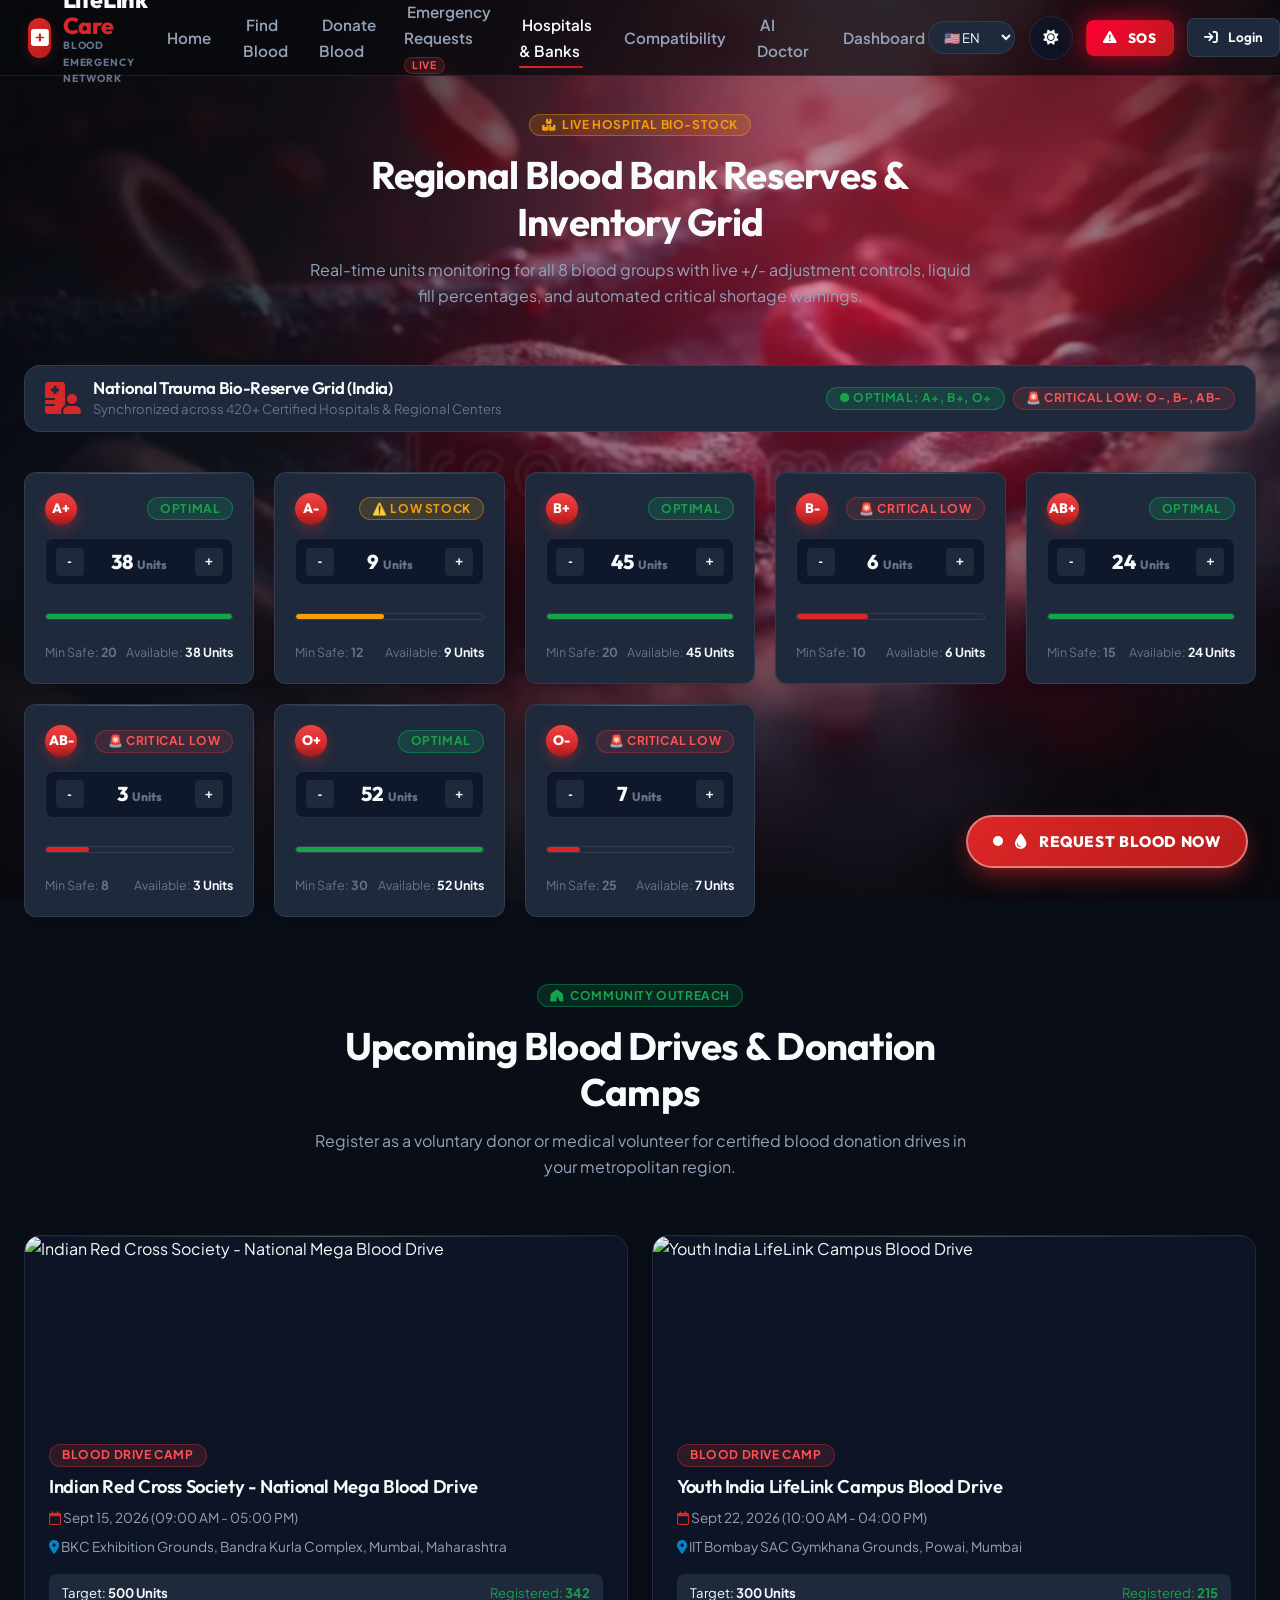
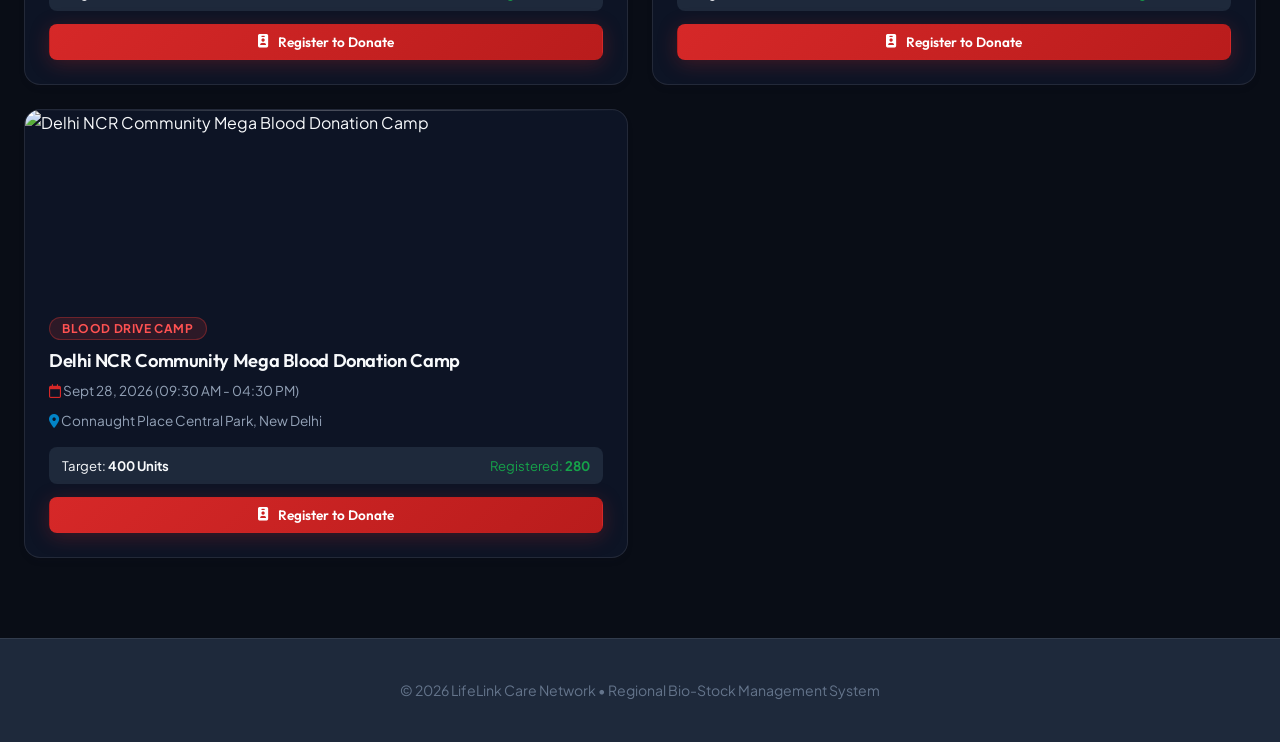
==== commit 4df626a0: "feat: complete healthcare-grade UI/UX overhaul for LifeLink blood donation & emergency network" ====
--- a/bloodbanks.html
+++ b/bloodbanks.html
@@ -1,9 +1,9 @@
 <!DOCTYPE html>
-<html lang="en" data-theme="dark">
+<html lang="en" data-theme="light">
 <head>
   <meta charset="UTF-8">
   <meta name="viewport" content="width=device-width, initial-scale=1.0">
-  <title>Hospital Blood Inventory & Camps | LifeLink AI</title>
+  <title>Hospital Blood Inventory & Drives | LifeLink Emergency Network</title>
 
   <!-- FontAwesome -->
   <link rel="stylesheet" href="https://cdnjs.cloudflare.com/ajax/libs/font-awesome/6.4.0/css/all.min.css">
@@ -32,31 +32,45 @@
 
   <div class="app-wrapper">
     
-    <!-- Navbar -->
+    <!-- Main Navigation Bar -->
     <nav class="navbar">
       <div class="nav-container">
         <a href="index.html" class="nav-brand">
-          <div class="brand-icon"><i class="fa-solid fa-droplet"></i></div>
-          <span>LifeLink <span class="text-crimson">AI</span></span>
+          <div class="brand-icon"><i class="fa-solid fa-square-plus"></i></div>
+          <div class="flex flex-col">
+            <span style="line-height: 1.1;">LifeLink <span class="text-crimson">Care</span></span>
+            <span style="font-size: 0.65rem; font-weight: 700; color: var(--text-muted); letter-spacing: 0.08em; text-transform: uppercase;">Blood Emergency Network</span>
+          </div>
         </a>
 
         <ul class="nav-links">
           <li><a href="index.html" class="nav-link">Home</a></li>
-          <li><a href="donor-search.html" class="nav-link">Find Donors</a></li>
-          <li><a href="request.html" class="nav-link">Request Blood</a></li>
-          <li><a href="bloodbanks.html" class="nav-link active">Inventory</a></li>
+          <li><a href="donor-search.html" class="nav-link">Find Blood</a></li>
+          <li><a href="register.html" class="nav-link">Donate Blood</a></li>
+          <li><a href="request.html" class="nav-link">Emergency Requests <span class="badge badge-crimson" style="padding: 0.15rem 0.45rem; font-size: 0.65rem;">LIVE</span></a></li>
+          <li><a href="bloodbanks.html" class="nav-link active">Hospitals & Banks</a></li>
           <li><a href="compatibility.html" class="nav-link">Compatibility</a></li>
-          <li><a href="chatbot.html" class="nav-link">AI Assistant</a></li>
+          <li><a href="chatbot.html" class="nav-link">AI Doctor</a></li>
           <li><a href="dashboard.html" class="nav-link">Dashboard</a></li>
         </ul>
 
         <div class="nav-actions">
-          <button id="theme-toggle-btn" class="btn btn-glass btn-icon" title="Toggle Theme">
+          <select id="lang-selector" class="form-select" style="width: auto; padding: 0.35rem 0.65rem; font-size: 0.82rem; border-radius: var(--radius-full);">
+            <option value="en">🇺🇸 EN</option>
+            <option value="hi">🇮🇳 हिंदी</option>
+            <option value="mr">🇮🇳 मराठी</option>
+            <option value="es">🇪🇸 ES</option>
+          </select>
+
+          <button id="theme-toggle-btn" class="btn btn-glass btn-icon" title="Toggle Calm Healthcare Light/Dark Mode">
             <i class="fa-solid fa-sun theme-toggle-icon"></i>
           </button>
           <button class="btn btn-sos btn-sm btn-sos-trigger">
             <i class="fa-solid fa-triangle-exclamation"></i> SOS
           </button>
+          <a href="login.html" class="btn btn-secondary btn-sm flex items-center gap-2">
+            <i class="fa-solid fa-arrow-right-to-bracket"></i> Login
+          </a>
         </div>
       </div>
     </nav>
@@ -67,17 +81,17 @@
       <!-- Section Header -->
       <div class="section-header">
         <span class="badge badge-amber"><i class="fa-solid fa-boxes-stacked"></i> LIVE HOSPITAL BIO-STOCK</span>
-        <h2>Regional Blood Bank & Inventory Grid</h2>
-        <p>Real-time units monitoring for all 8 blood groups with live +/- adjustment controls and automated critical shortage warnings.</p>
+        <h2>Regional Blood Bank Reserves & Inventory Grid</h2>
+        <p>Real-time units monitoring for all 8 blood groups with live +/- adjustment controls, liquid fill percentages, and automated critical shortage warnings.</p>
       </div>
 
       <!-- Quick Stats Banner -->
       <div class="role-switcher-bar" style="margin-bottom: 2.5rem;">
         <div class="flex items-center gap-3">
-          <i class="fa-solid fa-hospital-user text-crimson fa-lg"></i>
+          <i class="fa-solid fa-hospital-user text-crimson fa-2x"></i>
           <div>
-            <h5 style="margin: 0;">Metropolitan Regional Blood Reserve</h5>
-            <p style="font-size: 0.8rem; margin: 0;">Connected to 12 Regional Trauma Hubs • Synchronized Live</p>
+            <h5 style="margin: 0;">National Trauma Bio-Reserve Grid (India)</h5>
+            <p style="font-size: 0.82rem; margin: 0; color: var(--text-muted);">Synchronized across 420+ Certified Hospitals & Regional Centers</p>
           </div>
         </div>
         <div class="flex gap-2">
@@ -88,14 +102,14 @@
 
       <!-- 8-Blood Group Real-Time Inventory Grid -->
       <div id="hospital-inventory-grid" class="inventory-grid" style="margin-bottom: 4rem;">
-        <!-- Populated by bloodbanks.js with +/- controls -->
+        <!-- Populated by bloodbanks.js with +/- controls and liquid fill meters -->
       </div>
 
       <!-- UPCOMING DONATION CAMPS SECTION -->
-      <div class="section-header">
+      <div class="section-header" id="camps">
         <span class="badge badge-emerald"><i class="fa-solid fa-tent"></i> COMMUNITY OUTREACH</span>
         <h2>Upcoming Blood Drives & Donation Camps</h2>
-        <p>Register as a donor or volunteer for organized medical donation camps in your area.</p>
+        <p>Register as a voluntary donor or medical volunteer for certified blood donation drives in your metropolitan region.</p>
       </div>
 
       <div id="donation-camps-grid" class="grid grid-cols-2 gap-6">
@@ -107,10 +121,41 @@
     <!-- Footer -->
     <footer style="background: var(--bg-surface-elevated); border-top: 1px solid var(--border-glass); padding: 2.5rem 0; text-align: center; font-size: 0.88rem; color: var(--text-muted);">
       <div class="container">
-        © 2026 LifeLink AI Platform • Regional Bio-Stock Management System
+        © 2026 LifeLink Care Network • Regional Bio-Stock Management System
       </div>
     </footer>
 
+  </div>
+
+  <!-- PERSISTENT FLOATING EMERGENCY BUTTON -->
+  <button class="persistent-emergency-btn btn-sos-trigger" id="btn-floating-emergency" title="Emergency Blood Request Broadcast">
+    <span class="emergency-pulse-ring"></span>
+    <i class="fa-solid fa-droplet"></i>
+    <span>REQUEST BLOOD NOW</span>
+  </button>
+
+  <!-- SOS COUNTDOWN & TRIAGE MODAL -->
+  <div id="modal-sos-countdown" class="modal-overlay">
+    <div class="modal-container text-center" style="border-color: #dc2626; max-width: 520px;">
+      <div style="font-size: 3.5rem; color: #dc2626; margin-bottom: 0.5rem; animation: emergency-ring 1.5s infinite;">
+        🚨
+      </div>
+      <h2 style="color: #dc2626; margin-bottom: 0.5rem;">CRITICAL EMERGENCY SOS</h2>
+      <p style="margin-bottom: 1.5rem; color: var(--text-secondary);">
+        Broadcasting emergency blood requirement and GPS location to all <b>compatible nearby donors</b>, <b>trauma centers</b>, and <b>emergency response dispatch</b> in:
+      </p>
+      <div id="sos-timer-number" style="font-family: var(--font-heading); font-size: 4.5rem; font-weight: 900; color: #dc2626; line-height: 1; margin-bottom: 1.5rem;">
+        5
+      </div>
+      <div class="flex gap-3 justify-center">
+        <button id="btn-cancel-sos" class="btn btn-secondary btn-lg">
+          <i class="fa-solid fa-xmark"></i> Cancel (False Alarm)
+        </button>
+        <button id="btn-confirm-instant-sos" class="btn btn-sos btn-lg">
+          <i class="fa-solid fa-bolt"></i> Send Instantly Now
+        </button>
+      </div>
+    </div>
   </div>
 
   <!-- Scripts -->
--- a/css/style.css
+++ b/css/style.css
@@ -5,104 +5,110 @@
 @import url('https://fonts.googleapis.com/css2?family=Outfit:wght@300;400;500;600;700;800;900&family=Plus+Jakarta+Sans:wght@300;400;500;600;700;800&family=JetBrains+Mono:wght@400;500;600&display=swap');
 
 :root {
-  /* Brand Color Palette - Deep Ruby & Crimson Medical Theme */
-  --primary-50: #ffebee;
-  --primary-100: #ffcdd2;
-  --primary-200: #ef9a9a;
-  --primary-300: #e57373;
-  --primary-400: #ef5350;
-  --primary-500: #e53935; /* Primary Red */
-  --primary-600: #d32f2f;
-  --primary-700: #c62828;
-  --primary-800: #b71c1c;
-  --primary-900: #880e4f;
-  --primary-glow: rgba(229, 57, 53, 0.45);
-  --primary-glow-subtle: rgba(229, 57, 53, 0.15);
-
-  /* Secondary & Accents */
-  --accent-cyan: #00e5ff;
-  --accent-cyan-glow: rgba(0, 229, 255, 0.35);
-  --accent-emerald: #00e676;
-  --accent-emerald-glow: rgba(0, 230, 118, 0.35);
-  --accent-amber: #ffab00;
-  --accent-amber-glow: rgba(255, 171, 0, 0.35);
-  --accent-purple: #b388ff;
-
-  /* Dark Theme (Default) */
-  --bg-main: #07090e;
-  --bg-surface: #0e121a;
-  --bg-surface-elevated: #151a24;
-  --bg-surface-card: rgba(18, 24, 38, 0.75);
-  --bg-glass: rgba(14, 18, 26, 0.65);
-  --bg-glass-heavy: rgba(10, 13, 20, 0.88);
+  /* Brand Healthcare Palette - Stripe, Apple, Red Cross Standard */
+  --primary-50: #fef2f2;
+  --primary-100: #fee2e2;
+  --primary-200: #fecaca;
+  --primary-300: #fca5a5;
+  --primary-400: #f87171;
+  --primary-500: #d62828; /* Calm Emergency Blood Red */
+  --primary-600: #b91c1c;
+  --primary-700: #991b1b;
+  --primary-800: #7f1d1d;
+  --primary-900: #450a0a;
+  --primary-glow: rgba(214, 40, 40, 0.25);
+  --primary-glow-subtle: rgba(214, 40, 40, 0.1);
+
+  /* Trust Blue, Recovery Green, Attention Amber */
+  --secondary-50: #eff6ff;
+  --secondary-500: #2563eb; /* Trust Blue */
+  --secondary-600: #1d4ed8;
+  --accent-cyan: #0284c7;   /* Clinical Medical Blue */
+  --accent-emerald: #16a34a; /* Healthy Recovery Green */
+  --accent-emerald-surface: #f0fdf4;
+  --accent-amber: #f59e0b;  /* Emergency Attention Amber */
+  --accent-amber-surface: #fffbeb;
+  --accent-purple: #7c3aed;
+
+  /* Clinical Dark Theme */
+  --bg-main: #090d16;
+  --bg-surface: #0f172a;
+  --bg-surface-elevated: #1e293b;
+  --bg-surface-card: rgba(17, 24, 39, 0.85);
+  --bg-glass: rgba(15, 23, 42, 0.8);
+  --bg-glass-heavy: rgba(9, 13, 22, 0.95);
   --bg-glass-light: rgba(255, 255, 255, 0.04);
   
-  --border-glass: rgba(255, 255, 255, 0.08);
-  --border-glass-hover: rgba(229, 57, 53, 0.4);
-  --border-glass-active: rgba(229, 57, 53, 0.8);
+  --border-glass: rgba(255, 255, 255, 0.09);
+  --border-glass-hover: rgba(214, 40, 40, 0.4);
+  --border-glass-active: rgba(214, 40, 40, 0.8);
 
   --text-primary: #f8fafc;
   --text-secondary: #94a3b8;
   --text-muted: #64748b;
-  --text-inverted: #07090e;
-
-  /* Gradients */
-  --grad-primary: linear-gradient(135deg, #ff1744 0%, #d50000 50%, #880e4f 100%);
-  --grad-blood: linear-gradient(180deg, #ff5252 0%, #d32f2f 60%, #4a0007 100%);
-  --grad-plasma: linear-gradient(135deg, #00e5ff 0%, #0091ea 100%);
-  --grad-emerald: linear-gradient(135deg, #00e676 0%, #00b0ff 100%);
-  --grad-dark-card: linear-gradient(145deg, rgba(26, 32, 48, 0.8) 0%, rgba(12, 16, 26, 0.9) 100%);
-  --grad-glass-border: linear-gradient(135deg, rgba(255,255,255,0.2) 0%, rgba(229,57,53,0.3) 50%, rgba(255,255,255,0.05) 100%);
-
-  /* Shadows */
-  --shadow-sm: 0 2px 8px rgba(0, 0, 0, 0.3);
-  --shadow-md: 0 8px 24px rgba(0, 0, 0, 0.45);
-  --shadow-lg: 0 16px 40px rgba(0, 0, 0, 0.6);
-  --shadow-glow: 0 0 30px var(--primary-glow);
-  --shadow-glow-cyan: 0 0 30px var(--accent-cyan-glow);
+  --text-inverted: #090d16;
+
+  /* Calm Healthcare Gradients */
+  --grad-primary: linear-gradient(135deg, #d62828 0%, #b91c1c 100%);
+  --grad-blood: linear-gradient(180deg, #ef4444 0%, #d62828 65%, #991b1b 100%);
+  --grad-plasma: linear-gradient(135deg, #0284c7 0%, #0369a1 100%);
+  --grad-emerald: linear-gradient(135deg, #16a34a 0%, #059669 100%);
+  --grad-dark-card: linear-gradient(145deg, rgba(26, 32, 48, 0.85) 0%, rgba(15, 23, 42, 0.95) 100%);
+  --grad-glass-border: linear-gradient(135deg, rgba(255,255,255,0.15) 0%, rgba(214,40,40,0.2) 50%, rgba(255,255,255,0.03) 100%);
+
+  /* Apple & Stripe Style Soft Shadows */
+  --shadow-xs: 0 1px 2px rgba(15, 23, 42, 0.05);
+  --shadow-sm: 0 1px 3px rgba(15, 23, 42, 0.1), 0 1px 2px -1px rgba(15, 23, 42, 0.1);
+  --shadow-md: 0 4px 6px -1px rgba(15, 23, 42, 0.1), 0 2px 4px -2px rgba(15, 23, 42, 0.1);
+  --shadow-lg: 0 10px 15px -3px rgba(15, 23, 42, 0.1), 0 4px 6px -4px rgba(15, 23, 42, 0.1);
+  --shadow-xl: 0 20px 25px -5px rgba(15, 23, 42, 0.1), 0 8px 10px -6px rgba(15, 23, 42, 0.1);
+  --shadow-glow: 0 0 25px var(--primary-glow);
 
   /* Typography */
-  --font-heading: 'Outfit', sans-serif;
-  --font-body: 'Plus Jakarta Sans', sans-serif;
+  --font-heading: 'Outfit', -apple-system, BlinkMacSystemFont, sans-serif;
+  --font-body: 'Plus Jakarta Sans', -apple-system, BlinkMacSystemFont, 'Inter', sans-serif;
   --font-mono: 'JetBrains Mono', monospace;
 
   /* Layout & Spacing */
   --radius-sm: 8px;
-  --radius-md: 14px;
-  --radius-lg: 20px;
-  --radius-xl: 28px;
+  --radius-md: 12px;
+  --radius-lg: 16px;
+  --radius-xl: 24px;
   --radius-full: 9999px;
 
   --transition-fast: 0.15s cubic-bezier(0.4, 0, 0.2, 1);
-  --transition-normal: 0.25s cubic-bezier(0.4, 0, 0.2, 1);
-  --transition-smooth: 0.4s cubic-bezier(0.16, 1, 0.3, 1);
-  --transition-bounce: 0.5s cubic-bezier(0.34, 1.56, 0.64, 1);
-}
-
-/* Light Theme Variables */
+  --transition-normal: 0.2s cubic-bezier(0.4, 0, 0.2, 1);
+  --transition-smooth: 0.35s cubic-bezier(0.16, 1, 0.3, 1);
+}
+
+/* Calm Healthcare Light Theme (Default Standard) */
 [data-theme="light"] {
-  --bg-main: #f4f7fb;
+  --bg-main: #fafafa;
   --bg-surface: #ffffff;
-  --bg-surface-elevated: #f1f5f9;
-  --bg-surface-card: rgba(255, 255, 255, 0.92);
-  --bg-glass: rgba(255, 255, 255, 0.82);
-  --bg-glass-heavy: rgba(255, 255, 255, 0.96);
-  --bg-glass-light: rgba(241, 245, 249, 0.85);
+  --bg-surface-elevated: #f8fafc;
+  --bg-surface-card: #ffffff;
+  --bg-glass: rgba(255, 255, 255, 0.94);
+  --bg-glass-heavy: #ffffff;
+  --bg-glass-light: #f1f5f9;
   
-  --border-glass: rgba(15, 23, 42, 0.08);
-  --border-glass-hover: rgba(229, 57, 53, 0.5);
-  --border-glass-active: rgba(229, 57, 53, 0.9);
+  --border-glass: #e2e8f0;
+  --border-glass-hover: rgba(214, 40, 40, 0.4);
+  --border-glass-active: #d62828;
 
   --text-primary: #0f172a;
-  --text-secondary: #334155;
+  --text-secondary: #475569;
   --text-muted: #64748b;
-  --text-inverted: #f8fafc;
-
-  --grad-dark-card: linear-gradient(145deg, rgba(255, 255, 255, 0.98) 0%, rgba(241, 245, 249, 0.92) 100%);
-  --grad-glass-border: linear-gradient(135deg, rgba(255,255,255,0.9) 0%, rgba(229,57,53,0.3) 50%, rgba(0,0,0,0.06) 100%);
-  --shadow-sm: 0 2px 8px rgba(15, 23, 42, 0.05);
-  --shadow-md: 0 8px 24px rgba(15, 23, 42, 0.08);
-  --shadow-lg: 0 16px 40px rgba(15, 23, 42, 0.12);
+  --text-inverted: #ffffff;
+
+  --grad-primary: linear-gradient(135deg, #d62828 0%, #b91c1c 100%);
+  --grad-dark-card: #ffffff;
+  --grad-glass-border: linear-gradient(135deg, rgba(255,255,255,0.9) 0%, rgba(214,40,40,0.15) 50%, rgba(226,232,240,0.8) 100%);
+  
+  --shadow-xs: 0 1px 2px rgba(15, 23, 42, 0.04);
+  --shadow-sm: 0 1px 3px rgba(15, 23, 42, 0.06), 0 1px 2px -1px rgba(15, 23, 42, 0.04);
+  --shadow-md: 0 4px 6px -1px rgba(15, 23, 42, 0.07), 0 2px 4px -2px rgba(15, 23, 42, 0.05);
+  --shadow-lg: 0 10px 15px -3px rgba(15, 23, 42, 0.08), 0 4px 6px -4px rgba(15, 23, 42, 0.04);
+  --shadow-xl: 0 20px 25px -5px rgba(15, 23, 42, 0.08), 0 8px 10px -6px rgba(15, 23, 42, 0.04);
 }
 
 /* Base Reset */
@@ -697,7 +703,7 @@
 }
 
 [data-theme="light"] .emergency-ticker {
-  background: linear-gradient(90deg, #c62828 0%, #e53935 100%);
+  background: linear-gradient(90deg, #b91c1c 0%, #d62828 100%);
   color: #ffffff;
 }
 
@@ -706,5 +712,432 @@
 }
 
 [data-theme="light"] ::-webkit-scrollbar-thumb {
-  background: rgba(229, 57, 53, 0.4);
-}
+  background: rgba(214, 40, 40, 0.35);
+}
+
+/* ==========================================================================
+   HEALTHCARE & EMERGENCY RESPONSE ECOSYSTEM DESIGN (Apple / Stripe standard)
+   ========================================================================== */
+
+/* Persistent Floating Emergency Button (Always Visible) */
+.persistent-emergency-btn {
+  position: fixed;
+  bottom: 2rem;
+  right: 2rem;
+  z-index: 999;
+  display: inline-flex;
+  align-items: center;
+  gap: 0.75rem;
+  padding: 0.95rem 1.6rem;
+  background: linear-gradient(135deg, #dc2626 0%, #b91c1c 100%);
+  color: #ffffff;
+  font-family: var(--font-heading);
+  font-size: 0.95rem;
+  font-weight: 800;
+  letter-spacing: 0.04em;
+  text-transform: uppercase;
+  border-radius: var(--radius-full);
+  border: 2px solid rgba(255, 255, 255, 0.4);
+  box-shadow: 0 10px 25px -3px rgba(220, 38, 38, 0.5), 0 4px 6px -4px rgba(220, 38, 38, 0.3);
+  cursor: pointer;
+  transition: transform var(--transition-fast), box-shadow var(--transition-fast);
+  user-select: none;
+}
+
+.persistent-emergency-btn:hover {
+  transform: translateY(-3px) scale(1.03);
+  box-shadow: 0 16px 32px -4px rgba(220, 38, 38, 0.65);
+}
+
+.persistent-emergency-btn:active {
+  transform: translateY(0) scale(0.98);
+}
+
+.emergency-pulse-ring {
+  width: 10px;
+  height: 10px;
+  border-radius: 50%;
+  background: #ffffff;
+  box-shadow: 0 0 0 0 rgba(255, 255, 255, 0.8);
+  animation: emergency-ring 1.8s infinite cubic-bezier(0.66, 0, 0, 1);
+  display: inline-block;
+}
+
+@keyframes emergency-ring {
+  0% { box-shadow: 0 0 0 0 rgba(255, 255, 255, 0.9); }
+  70% { box-shadow: 0 0 0 14px rgba(255, 255, 255, 0); }
+  100% { box-shadow: 0 0 0 0 rgba(255, 255, 255, 0); }
+}
+
+/* Hero Quick Command Bar */
+.hero-command-card {
+  background: var(--bg-surface-card);
+  border: 1px solid var(--border-glass);
+  border-radius: var(--radius-xl);
+  padding: 1.75rem;
+  box-shadow: var(--shadow-lg);
+  margin-top: 2rem;
+  backdrop-filter: blur(16px);
+}
+
+.command-bar-grid {
+  display: grid;
+  grid-template-columns: 1.2fr 1.5fr auto;
+  gap: 1rem;
+  align-items: center;
+}
+
+@media (max-width: 768px) {
+  .command-bar-grid {
+    grid-template-columns: 1fr;
+  }
+}
+
+/* Real-World Blood Donation Ecosystem Diagram */
+.ecosystem-container {
+  background: var(--bg-surface-card);
+  border: 1px solid var(--border-glass);
+  border-radius: var(--radius-xl);
+  padding: 2.25rem;
+  position: relative;
+  overflow: hidden;
+  box-shadow: var(--shadow-lg);
+}
+
+.ecosystem-header {
+  display: flex;
+  justify-content: space-between;
+  align-items: center;
+  margin-bottom: 2rem;
+}
+
+.ecosystem-grid {
+  display: grid;
+  grid-template-columns: repeat(2, 1fr);
+  gap: 1.5rem;
+  position: relative;
+}
+
+.ecosystem-node {
+  background: var(--bg-surface);
+  border: 1px solid var(--border-glass);
+  border-radius: var(--radius-lg);
+  padding: 1.4rem;
+  display: flex;
+  align-items: flex-start;
+  gap: 1rem;
+  position: relative;
+  transition: transform var(--transition-normal), box-shadow var(--transition-normal);
+}
+
+.ecosystem-node:hover {
+  transform: translateY(-2px);
+  box-shadow: var(--shadow-md);
+  border-color: var(--primary-400);
+}
+
+.ecosystem-icon-wrapper {
+  width: 48px;
+  height: 48px;
+  border-radius: var(--radius-md);
+  display: flex;
+  align-items: center;
+  justify-content: center;
+  font-size: 1.3rem;
+  flex-shrink: 0;
+}
+
+.ecosystem-icon-wrapper.patient { background: rgba(220, 38, 38, 0.12); color: #dc2626; }
+.ecosystem-icon-wrapper.donor { background: rgba(22, 163, 74, 0.12); color: #16a34a; }
+.ecosystem-icon-wrapper.hospital { background: rgba(37, 99, 235, 0.12); color: #2563eb; }
+.ecosystem-icon-wrapper.bloodbank { background: rgba(245, 158, 11, 0.12); color: #f59e0b; }
+
+.ecosystem-node-title {
+  font-weight: 700;
+  font-size: 1rem;
+  color: var(--text-primary);
+  margin-bottom: 0.2rem;
+}
+
+.ecosystem-node-desc {
+  font-size: 0.82rem;
+  color: var(--text-muted);
+  line-height: 1.4;
+}
+
+/* Trusted By Hospital & Institutional Strip */
+.trusted-institutions-bar {
+  background: var(--bg-surface);
+  border-top: 1px solid var(--border-glass);
+  border-bottom: 1px solid var(--border-glass);
+  padding: 2.25rem 0;
+}
+
+.trust-badges-wrap {
+  display: flex;
+  flex-wrap: wrap;
+  align-items: center;
+  justify-content: center;
+  gap: 2rem;
+}
+
+.trust-partner-pill {
+  display: inline-flex;
+  align-items: center;
+  gap: 0.6rem;
+  padding: 0.6rem 1.25rem;
+  background: var(--bg-surface-elevated);
+  border: 1px solid var(--border-glass);
+  border-radius: var(--radius-full);
+  font-size: 0.88rem;
+  font-weight: 600;
+  color: var(--text-secondary);
+  transition: all var(--transition-fast);
+}
+
+.trust-partner-pill:hover {
+  border-color: var(--secondary-500);
+  color: var(--text-primary);
+  transform: translateY(-1px);
+}
+
+/* 6-Step Clinical Timeline: How LifeLink Works */
+.clinical-timeline {
+  display: grid;
+  grid-template-columns: repeat(6, 1fr);
+  gap: 1.25rem;
+  position: relative;
+  margin: 3rem 0 1rem 0;
+}
+
+@media (max-width: 992px) {
+  .clinical-timeline {
+    grid-template-columns: repeat(3, 1fr);
+  }
+}
+
+@media (max-width: 640px) {
+  .clinical-timeline {
+    grid-template-columns: 1fr;
+  }
+}
+
+.timeline-step-card {
+  background: var(--bg-surface);
+  border: 1px solid var(--border-glass);
+  border-radius: var(--radius-lg);
+  padding: 1.5rem 1.25rem;
+  position: relative;
+  transition: transform var(--transition-normal), box-shadow var(--transition-normal);
+  display: flex;
+  flex-direction: column;
+}
+
+.timeline-step-card:hover {
+  transform: translateY(-4px);
+  box-shadow: var(--shadow-md);
+  border-color: var(--primary-500);
+}
+
+.timeline-step-num {
+  width: 32px;
+  height: 32px;
+  border-radius: 50%;
+  background: var(--color-primary-surface, rgba(214, 40, 40, 0.1));
+  color: #d62828;
+  font-weight: 800;
+  font-size: 0.9rem;
+  display: flex;
+  align-items: center;
+  justify-content: center;
+  margin-bottom: 1rem;
+}
+
+.timeline-step-title {
+  font-size: 0.98rem;
+  font-weight: 700;
+  color: var(--text-primary);
+  margin-bottom: 0.4rem;
+}
+
+.timeline-step-desc {
+  font-size: 0.82rem;
+  color: var(--text-muted);
+  line-height: 1.45;
+}
+
+/* Available Blood Types (Large 8-Group Interactive Grid) */
+.blood-types-grid-8 {
+  display: grid;
+  grid-template-columns: repeat(4, 1fr);
+  gap: 1.5rem;
+}
+
+@media (max-width: 992px) {
+  .blood-types-grid-8 {
+    grid-template-columns: repeat(2, 1fr);
+  }
+}
+
+@media (max-width: 480px) {
+  .blood-types-grid-8 {
+    grid-template-columns: 1fr;
+  }
+}
+
+.blood-type-card {
+  background: var(--bg-surface);
+  border: 1px solid var(--border-glass);
+  border-radius: var(--radius-lg);
+  padding: 1.75rem 1.5rem;
+  cursor: pointer;
+  transition: transform var(--transition-normal), box-shadow var(--transition-normal), border-color var(--transition-normal);
+  position: relative;
+  overflow: hidden;
+}
+
+.blood-type-card:hover {
+  transform: translateY(-3px);
+  box-shadow: var(--shadow-lg);
+  border-color: var(--primary-500);
+}
+
+.blood-type-card-top {
+  display: flex;
+  justify-content: space-between;
+  align-items: center;
+  margin-bottom: 1.25rem;
+}
+
+.blood-type-symbol {
+  font-size: 1.9rem;
+  font-weight: 900;
+  font-family: var(--font-heading);
+  color: #d62828;
+}
+
+.blood-type-status-pill {
+  padding: 0.25rem 0.65rem;
+  border-radius: var(--radius-full);
+  font-size: 0.72rem;
+  font-weight: 700;
+  text-transform: uppercase;
+}
+
+.blood-type-status-pill.optimal {
+  background: rgba(22, 163, 74, 0.12);
+  color: #16a34a;
+  border: 1px solid rgba(22, 163, 74, 0.3);
+}
+
+.blood-type-status-pill.low {
+  background: rgba(245, 158, 11, 0.12);
+  color: #f59e0b;
+  border: 1px solid rgba(245, 158, 11, 0.3);
+}
+
+.blood-type-status-pill.critical {
+  background: rgba(220, 38, 38, 0.12);
+  color: #dc2626;
+  border: 1px solid rgba(220, 38, 38, 0.3);
+}
+
+.blood-type-stat-row {
+  display: flex;
+  justify-content: space-between;
+  font-size: 0.85rem;
+  padding: 0.35rem 0;
+  border-top: 1px solid var(--border-glass);
+}
+
+.blood-type-stat-row span:first-child {
+  color: var(--text-muted);
+}
+
+.blood-type-stat-row span:last-child {
+  font-weight: 600;
+  color: var(--text-primary);
+}
+
+/* Emergency Blood Request Live Feed Cards */
+.emergency-feed-card {
+  background: var(--bg-surface);
+  border: 1px solid var(--border-glass);
+  border-left: 4px solid var(--primary-500);
+  border-radius: var(--radius-md);
+  padding: 1.25rem 1.5rem;
+  margin-bottom: 1rem;
+  display: flex;
+  justify-content: space-between;
+  align-items: center;
+  gap: 1.5rem;
+  transition: all var(--transition-fast);
+}
+
+.emergency-feed-card:hover {
+  transform: translateX(3px);
+  box-shadow: var(--shadow-sm);
+  border-color: var(--primary-500);
+}
+
+.emergency-feed-card.critical {
+  border-left-color: #dc2626;
+}
+
+.emergency-feed-card.urgent {
+  border-left-color: #f59e0b;
+}
+
+@media (max-width: 768px) {
+  .emergency-feed-card {
+    flex-direction: column;
+    align-items: flex-start;
+  }
+}
+
+/* Uber-Style Emergency Map Experience */
+.map-command-layout {
+  position: relative;
+  border-radius: var(--radius-xl);
+  overflow: hidden;
+  border: 1px solid var(--border-glass);
+  box-shadow: var(--shadow-xl);
+}
+
+.map-floating-legend {
+  position: absolute;
+  top: 1rem;
+  left: 1rem;
+  z-index: 1000;
+  background: var(--bg-surface-card);
+  backdrop-filter: blur(12px);
+  border: 1px solid var(--border-glass);
+  border-radius: var(--radius-md);
+  padding: 0.85rem 1.25rem;
+  box-shadow: var(--shadow-md);
+  display: flex;
+  gap: 1.25rem;
+  align-items: center;
+  flex-wrap: wrap;
+}
+
+.legend-item {
+  display: inline-flex;
+  align-items: center;
+  gap: 0.45rem;
+  font-size: 0.82rem;
+  font-weight: 600;
+  color: var(--text-primary);
+}
+
+.legend-icon-dot {
+  width: 10px;
+  height: 10px;
+  border-radius: 50%;
+}
+.legend-icon-dot.patient { background: #dc2626; }
+.legend-icon-dot.donor { background: #16a34a; }
+.legend-icon-dot.hospital { background: #2563eb; }
+.legend-icon-dot.bloodbank { background: #f59e0b; }
+.legend-icon-dot.volunteer { background: #7c3aed; }
+
--- a/css/glassmorphism.css
+++ b/css/glassmorphism.css
@@ -27,14 +27,25 @@
   pointer-events: none;
 }
 
+[data-theme="light"] .glass-card {
+  background: #ffffff;
+  border-color: #e2e8f0;
+  box-shadow: 0 1px 3px rgba(15, 23, 42, 0.06), 0 1px 2px -1px rgba(15, 23, 42, 0.04);
+}
+
 [data-theme="light"] .glass-card::before {
-  background: linear-gradient(90deg, transparent, rgba(255, 255, 255, 0.95), transparent);
+  display: none;
 }
 
 .glass-card:hover {
   border-color: var(--border-glass-hover);
-  transform: translateY(-4px);
-  box-shadow: var(--shadow-lg), 0 0 25px var(--primary-glow-subtle);
+  transform: translateY(-2px);
+  box-shadow: var(--shadow-md);
+}
+
+[data-theme="light"] .glass-card:hover {
+  border-color: #cbd5e1;
+  box-shadow: 0 10px 15px -3px rgba(15, 23, 42, 0.08), 0 4px 6px -4px rgba(15, 23, 42, 0.04);
 }
 
 .glass-card-interactive {
@@ -42,25 +53,27 @@
 }
 
 .glass-card-hero {
-  background: linear-gradient(135deg, rgba(229, 57, 53, 0.08) 0%, rgba(14, 18, 26, 0.75) 100%);
-  border: 1px solid rgba(229, 57, 53, 0.25);
+  background: linear-gradient(135deg, rgba(214, 40, 40, 0.05) 0%, rgba(15, 23, 42, 0.8) 100%);
+  border: 1px solid rgba(214, 40, 40, 0.2);
   backdrop-filter: blur(20px);
 }
 
 [data-theme="light"] .glass-card-hero {
-  background: linear-gradient(135deg, rgba(255, 235, 238, 0.92) 0%, rgba(255, 255, 255, 0.96) 100%);
-  border-color: rgba(229, 57, 53, 0.35);
+  background: #ffffff;
+  border-color: #e2e8f0;
+  box-shadow: 0 10px 25px -5px rgba(15, 23, 42, 0.06);
 }
 
 .glass-card-critical {
-  border-color: rgba(255, 23, 68, 0.45);
-  background: linear-gradient(135deg, rgba(255, 23, 68, 0.12) 0%, rgba(14, 18, 26, 0.85) 100%);
-  animation: border-glow-critical 3s infinite alternate;
+  border-color: rgba(220, 38, 38, 0.45);
+  background: linear-gradient(135deg, rgba(220, 38, 38, 0.08) 0%, rgba(15, 23, 42, 0.85) 100%);
 }
 
 [data-theme="light"] .glass-card-critical {
-  background: linear-gradient(135deg, rgba(255, 235, 238, 0.95) 0%, #ffffff 100%);
-  border-color: rgba(229, 57, 53, 0.45);
+  background: #ffffff;
+  border-color: #fca5a5;
+  border-left: 4px solid #dc2626;
+  box-shadow: 0 4px 6px -1px rgba(220, 38, 38, 0.08);
 }
 
 @keyframes border-glow-critical {
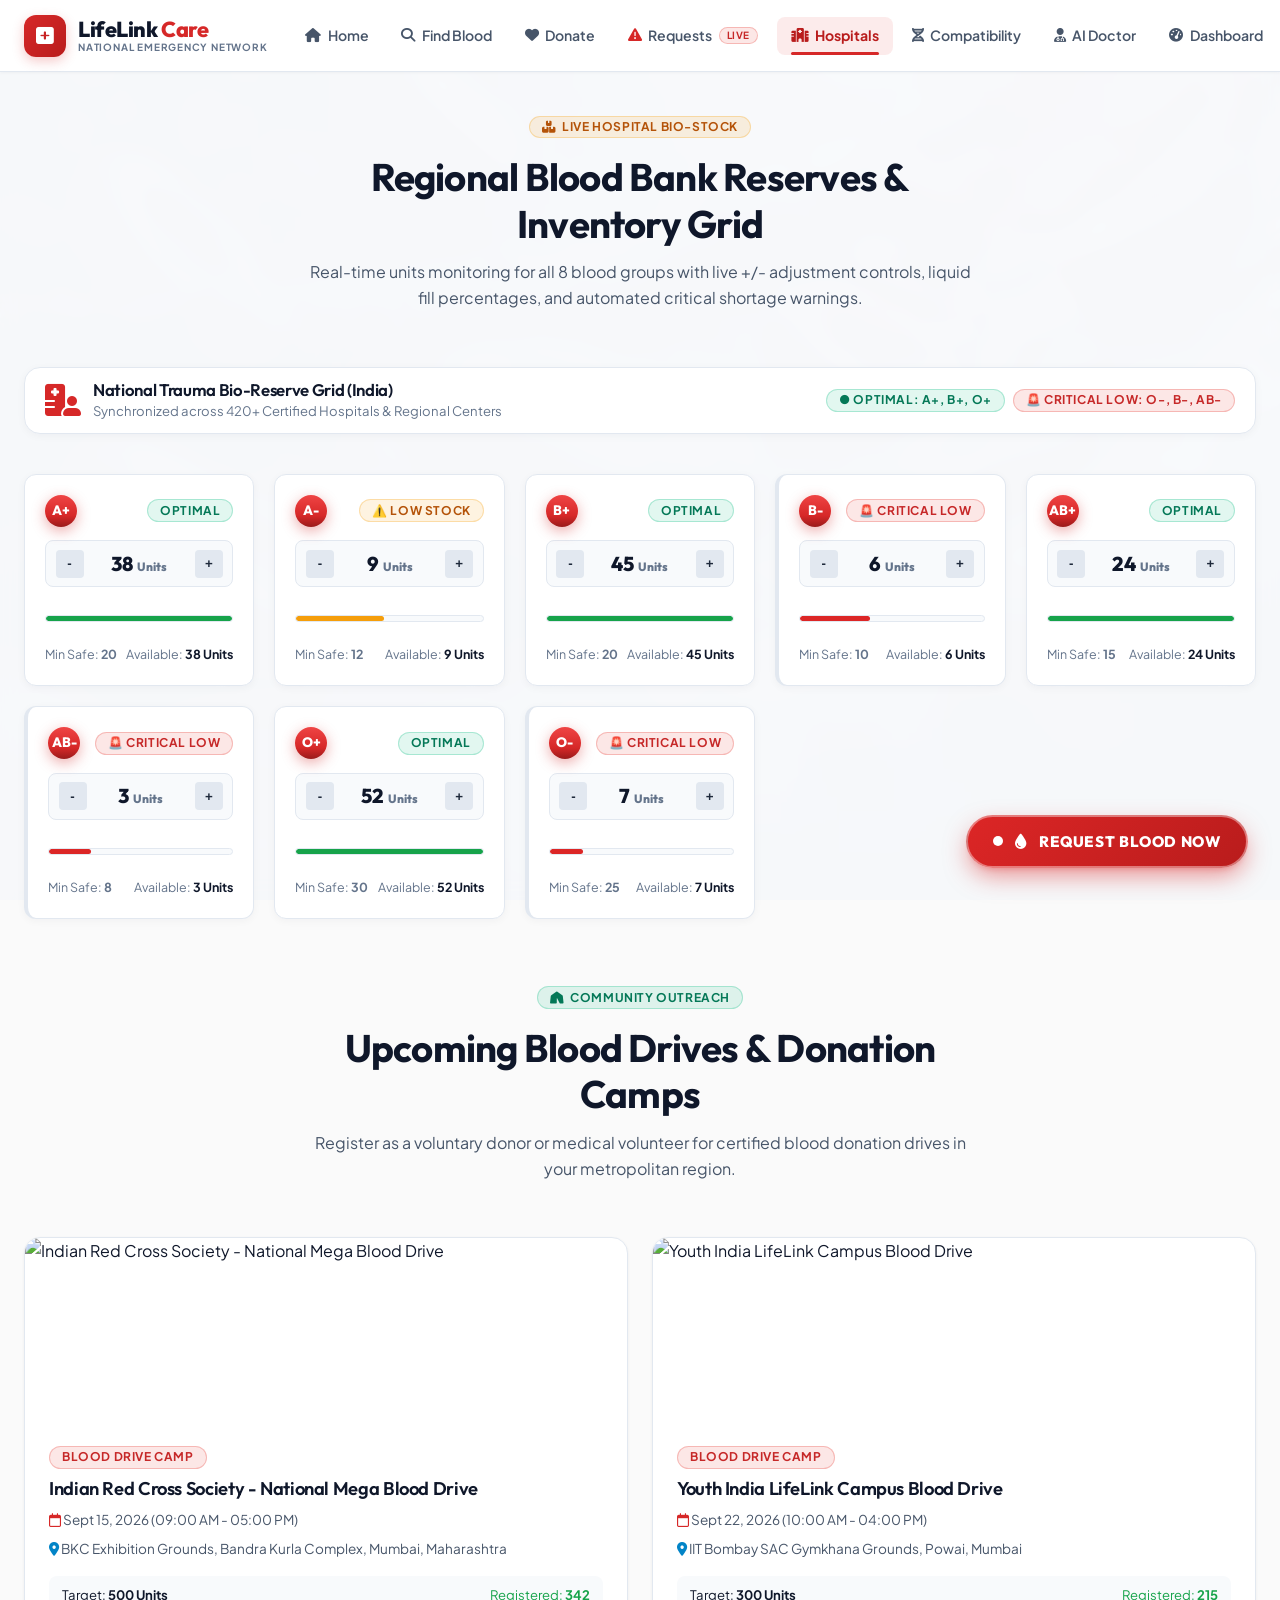
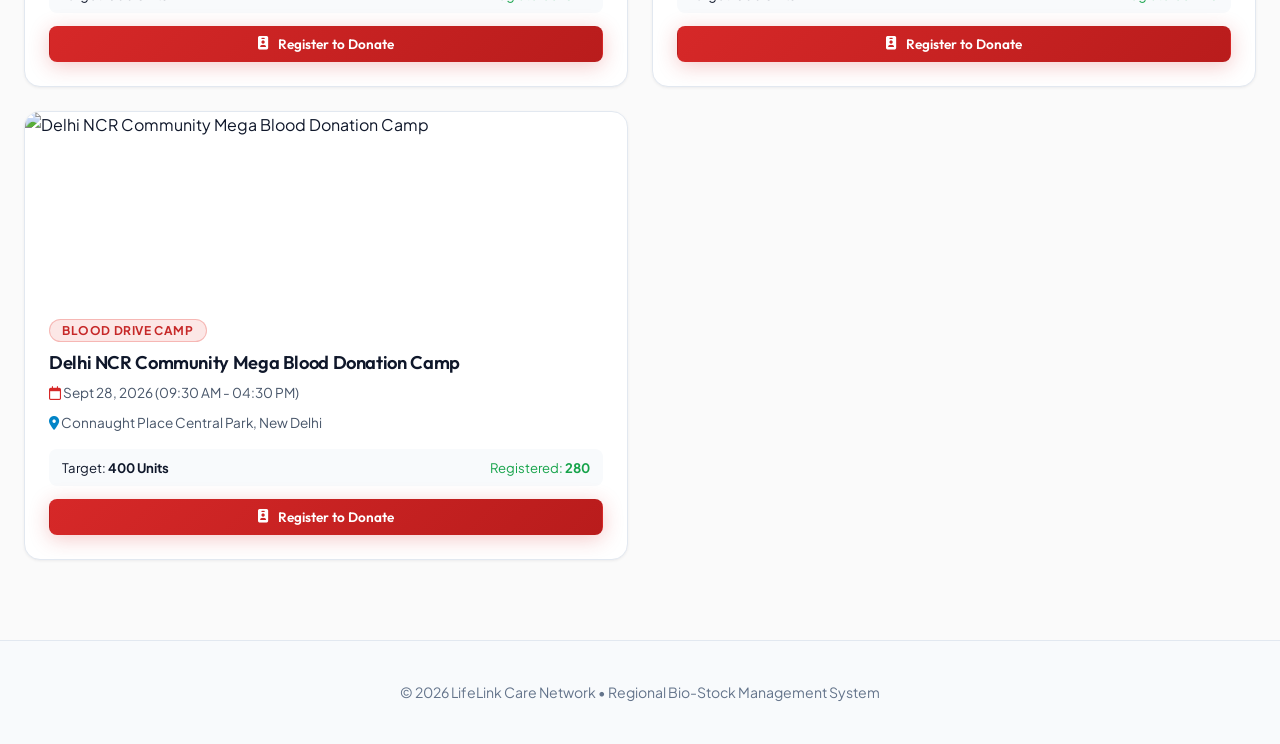
==== commit e3a1099e: "feat: rebuild top navigation bar using responsive CSS grid architecture with semantic ARIA" ====
--- a/bloodbanks.html
+++ b/bloodbanks.html
@@ -33,50 +33,61 @@
   <div class="app-wrapper">
     
     <!-- Main Navigation Bar -->
-    <nav class="navbar">
+    <nav class="navbar" role="navigation" aria-label="Main Navigation">
       <div class="nav-container">
-        <a href="index.html" class="nav-brand">
-          <div class="brand-icon"><i class="fa-solid fa-square-plus"></i></div>
-          <div class="flex flex-col">
-            <span style="line-height: 1.1;">LifeLink <span class="text-crimson">Care</span></span>
-            <span style="font-size: 0.65rem; font-weight: 700; color: var(--text-muted); letter-spacing: 0.08em; text-transform: uppercase;">Blood Emergency Network</span>
+        <!-- Grid Col 1: Brand / Logo -->
+        <a href="index.html" class="nav-brand" aria-label="LifeLink Care Emergency Network Home">
+          <div class="brand-icon" aria-hidden="true">
+            <i class="fa-solid fa-square-plus"></i>
+          </div>
+          <div class="brand-text-group">
+            <span class="brand-title">LifeLink <span class="text-crimson">Care</span></span>
+            <span class="brand-subtitle">National Emergency Network</span>
           </div>
         </a>
 
-        <ul class="nav-links">
-          <li><a href="index.html" class="nav-link">Home</a></li>
-          <li><a href="donor-search.html" class="nav-link">Find Blood</a></li>
-          <li><a href="register.html" class="nav-link">Donate Blood</a></li>
-          <li><a href="request.html" class="nav-link">Emergency Requests <span class="badge badge-crimson" style="padding: 0.15rem 0.45rem; font-size: 0.65rem;">LIVE</span></a></li>
-          <li><a href="bloodbanks.html" class="nav-link active">Hospitals & Banks</a></li>
-          <li><a href="compatibility.html" class="nav-link">Compatibility</a></li>
-          <li><a href="chatbot.html" class="nav-link">AI Doctor</a></li>
-          <li><a href="dashboard.html" class="nav-link">Dashboard</a></li>
+        <!-- Grid Col 2: Center Navigation Links -->
+        <ul class="nav-links" id="primary-nav-links" role="menubar">
+          <li role="none"><a href="index.html" class="nav-link" role="menuitem"><i class="fa-solid fa-house" aria-hidden="true"></i> Home</a></li>
+          <li role="none"><a href="donor-search.html" class="nav-link" role="menuitem"><i class="fa-solid fa-magnifying-glass" aria-hidden="true"></i> Find Blood</a></li>
+          <li role="none"><a href="register.html" class="nav-link" role="menuitem"><i class="fa-solid fa-heart" aria-hidden="true"></i> Donate</a></li>
+          <li role="none"><a href="request.html" class="nav-link" role="menuitem"><i class="fa-solid fa-triangle-exclamation text-crimson" aria-hidden="true"></i> Requests <span class="badge badge-crimson" style="padding: 0.15rem 0.45rem; font-size: 0.62rem;">LIVE</span></a></li>
+          <li role="none"><a href="bloodbanks.html" class="nav-link active" role="menuitem"><i class="fa-solid fa-hospital" aria-hidden="true"></i> Hospitals</a></li>
+          <li role="none"><a href="compatibility.html" class="nav-link" role="menuitem"><i class="fa-solid fa-dna" aria-hidden="true"></i> Compatibility</a></li>
+          <li role="none"><a href="chatbot.html" class="nav-link" role="menuitem"><i class="fa-solid fa-user-doctor" aria-hidden="true"></i> AI Doctor</a></li>
+          <li role="none"><a href="dashboard.html" class="nav-link" role="menuitem"><i class="fa-solid fa-gauge-high" aria-hidden="true"></i> Dashboard</a></li>
         </ul>
 
-        <div class="nav-actions">
-          <select id="lang-selector" class="form-select" style="width: auto; padding: 0.35rem 0.65rem; font-size: 0.82rem; border-radius: var(--radius-full);">
+        <!-- Grid Col 3: Action Buttons (Right) -->
+        <div class="nav-actions" role="toolbar" aria-label="User Actions">
+          <select id="lang-selector" class="form-select" aria-label="Select Interface Language" style="width: auto; padding: 0.35rem 0.65rem; font-size: 0.82rem; border-radius: var(--radius-full);">
             <option value="en">🇺🇸 EN</option>
             <option value="hi">🇮🇳 हिंदी</option>
             <option value="mr">🇮🇳 मराठी</option>
             <option value="es">🇪🇸 ES</option>
           </select>
 
-          <button id="theme-toggle-btn" class="btn btn-glass btn-icon" title="Toggle Calm Healthcare Light/Dark Mode">
-            <i class="fa-solid fa-sun theme-toggle-icon"></i>
+          <button id="theme-toggle-btn" class="btn btn-glass btn-icon" title="Toggle Theme" aria-label="Toggle Calm Healthcare Light/Dark Theme">
+            <i class="fa-solid fa-sun theme-toggle-icon" aria-hidden="true"></i>
           </button>
-          <button class="btn btn-sos btn-sm btn-sos-trigger">
-            <i class="fa-solid fa-triangle-exclamation"></i> SOS
+
+          <button class="btn btn-sos btn-sm btn-sos-trigger" title="Trigger Instant Emergency SOS" aria-label="Instant Emergency SOS Broadcast">
+            <i class="fa-solid fa-bolt" aria-hidden="true"></i> SOS
           </button>
-          <a href="login.html" class="btn btn-secondary btn-sm flex items-center gap-2">
-            <i class="fa-solid fa-arrow-right-to-bracket"></i> Login
+
+          <a href="login.html" class="btn btn-secondary btn-sm flex items-center gap-2" role="button" aria-label="Sign In to LifeLink">
+            <i class="fa-solid fa-arrow-right-to-bracket" aria-hidden="true"></i> Login
           </a>
+
+          <button id="mobile-menu-toggle" class="btn btn-glass btn-icon" aria-expanded="false" aria-controls="primary-nav-links" aria-label="Toggle mobile navigation menu" style="display: none;">
+            <i class="fa-solid fa-bars" aria-hidden="true"></i>
+          </button>
         </div>
       </div>
     </nav>
 
     <!-- Main Container -->
-    <main class="container" style="padding-top: 110px; padding-bottom: 5rem;">
+    <main class="container" style="padding-top: 2.5rem; padding-bottom: 5rem;">
       
       <!-- Section Header -->
       <div class="section-header">
--- a/css/style.css
+++ b/css/style.css
@@ -12,6 +12,8 @@
   --primary-300: #fca5a5;
   --primary-400: #f87171;
   --primary-500: #d62828; /* Calm Emergency Blood Red */
+  --color-primary: #d62828;
+  --color-primary-surface: #fef2f2;
   --primary-600: #b91c1c;
   --primary-700: #991b1b;
   --primary-800: #7f1d1d;
@@ -166,14 +168,13 @@
 }
 
 [data-theme="light"] .video-bg {
-  filter: brightness(1.08) saturate(0.9) contrast(0.95);
-  opacity: 0.85;
+  filter: brightness(1.1) opacity(0.14) contrast(0.9);
 }
 
 [data-theme="light"] .video-bg-overlay {
-  background: radial-gradient(circle at 50% 25%, rgba(255, 235, 238, 0.72) 0%, rgba(248, 250, 253, 0.88) 50%, rgba(241, 245, 249, 0.95) 100%);
-  backdrop-filter: blur(4px);
-  -webkit-backdrop-filter: blur(4px);
+  background: rgba(248, 250, 252, 0.94);
+  backdrop-filter: blur(8px);
+  -webkit-backdrop-filter: blur(8px);
 }
 
 /* 3D Canvas Background Container */
@@ -188,6 +189,10 @@
   overflow: hidden;
 }
 
+[data-theme="light"] #threejs-bg-container {
+  opacity: 0.1;
+}
+
 #canvas3d {
   width: 100%;
   height: 100%;
@@ -220,14 +225,8 @@
   background: radial-gradient(circle, rgba(0, 229, 255, 0.12) 0%, rgba(0, 145, 234, 0.03) 70%, transparent 100%);
 }
 
-[data-theme="light"] .ambient-glow-1 {
-  background: radial-gradient(circle, rgba(229, 57, 53, 0.15) 0%, rgba(255, 205, 210, 0.08) 70%, transparent 100%);
-  opacity: 0.8;
-}
-
-[data-theme="light"] .ambient-glow-2 {
-  background: radial-gradient(circle, rgba(0, 229, 255, 0.08) 0%, rgba(178, 235, 242, 0.05) 70%, transparent 100%);
-  opacity: 0.7;
+[data-theme="light"] .ambient-glow {
+  display: none !important;
 }
 
 /* App Wrapper */
--- a/css/glassmorphism.css
+++ b/css/glassmorphism.css
@@ -97,104 +97,229 @@
   box-shadow: var(--shadow-lg);
 }
 
-/* Navbar Glassmorphism */
+/* ==========================================================================
+   Professional CSS Grid Navigation Bar Architecture
+   ========================================================================== */
 .navbar {
-  position: fixed;
+  position: sticky;
   top: 0;
   left: 0;
   right: 0;
-  height: 76px;
+  height: 72px;
   z-index: 1000;
-  background: rgba(7, 9, 14, 0.7);
-  backdrop-filter: blur(20px);
-  -webkit-backdrop-filter: blur(20px);
+  background: rgba(255, 255, 255, 0.98);
+  backdrop-filter: blur(16px);
+  -webkit-backdrop-filter: blur(16px);
   border-bottom: 1px solid var(--border-glass);
-  transition: all var(--transition-smooth);
-}
-
-[data-theme="light"] .navbar {
-  background: rgba(248, 250, 253, 0.8);
+  box-shadow: 0 1px 3px 0 rgba(15, 23, 42, 0.04);
+  transition: all var(--transition-normal);
+}
+
+[data-theme="dark"] .navbar {
+  background: rgba(15, 23, 42, 0.96);
+  border-bottom: 1px solid rgba(255, 255, 255, 0.08);
+  box-shadow: 0 1px 3px 0 rgba(0, 0, 0, 0.3);
 }
 
 .navbar.scrolled {
-  background: rgba(7, 9, 14, 0.92);
-  box-shadow: var(--shadow-md);
+  box-shadow: 0 4px 12px rgba(15, 23, 42, 0.08);
   height: 68px;
 }
 
-[data-theme="light"] .navbar.scrolled {
-  background: rgba(255, 255, 255, 0.95);
-}
-
+/* 3-Column Grid: Left (Logo), Center (Nav Links), Right (Actions) */
 .nav-container {
-  display: flex;
-  align-items: center;
-  justify-content: space-between;
+  display: grid;
+  grid-template-columns: auto 1fr auto;
+  align-items: center;
+  column-gap: 1.5rem;
   height: 100%;
   max-width: 1440px;
   margin: 0 auto;
-  padding: 0 1.75rem;
-}
-
+  padding: 0 1.5rem;
+  box-sizing: border-box;
+}
+
+/* Col 1: Brand / Logo Grid Cell */
 .nav-brand {
-  display: flex;
-  align-items: center;
-  gap: 0.75rem;
+  display: grid;
+  grid-template-columns: auto 1fr;
+  align-items: center;
+  column-gap: 0.75rem;
+  text-decoration: none;
+  white-space: nowrap;
+}
+
+.brand-icon {
+  width: 42px;
+  height: 42px;
+  border-radius: var(--radius-md);
+  background: var(--grad-primary);
+  display: grid;
+  place-items: center;
+  color: #ffffff;
+  font-size: 1.25rem;
+  box-shadow: 0 4px 12px rgba(214, 40, 40, 0.25);
+}
+
+.brand-text-group {
+  display: grid;
+  grid-template-rows: auto auto;
+  line-height: 1.15;
+}
+
+.brand-title {
   font-family: var(--font-heading);
   font-weight: 800;
-  font-size: 1.45rem;
+  font-size: 1.35rem;
   letter-spacing: -0.02em;
-}
-
-.brand-icon {
-  width: 40px;
-  height: 40px;
-  border-radius: 12px;
-  background: var(--grad-primary);
-  display: flex;
+  color: var(--text-primary);
+}
+
+.brand-subtitle {
+  font-size: 0.62rem;
+  font-weight: 700;
+  color: var(--text-muted);
+  letter-spacing: 0.08em;
+  text-transform: uppercase;
+}
+
+/* Col 2: Center Navigation Links Grid */
+.nav-links {
+  display: grid;
+  grid-auto-flow: column;
+  grid-auto-columns: max-content;
   align-items: center;
   justify-content: center;
-  color: #fff;
-  font-size: 1.25rem;
-  box-shadow: 0 4px 15px var(--primary-glow);
-}
-
-.nav-links {
-  display: flex;
-  align-items: center;
-  gap: 1.75rem;
+  column-gap: 0.35rem;
   list-style: none;
+  margin: 0;
+  padding: 0;
+  height: 100%;
+}
+
+.nav-links li {
+  display: grid;
+  place-items: center;
+  height: 100%;
 }
 
 .nav-link {
-  font-size: 0.95rem;
+  display: grid;
+  grid-auto-flow: column;
+  align-items: center;
+  column-gap: 0.4rem;
+  height: 38px;
+  padding: 0 0.85rem;
+  border-radius: var(--radius-sm);
+  font-family: var(--font-body);
+  font-size: 0.88rem;
   font-weight: 600;
   color: var(--text-secondary);
-  padding: 0.5rem 0.2rem;
+  text-decoration: none;
+  white-space: nowrap;
+  transition: all var(--transition-fast);
   position: relative;
-  transition: color var(--transition-fast);
-}
-
-.nav-link:hover, .nav-link.active {
-  color: var(--text-primary);
+}
+
+.nav-link:hover {
+  color: var(--primary-500);
+  background: rgba(214, 40, 40, 0.06);
+}
+
+.nav-link.active {
+  color: var(--primary-600);
+  background: rgba(214, 40, 40, 0.09);
+  font-weight: 700;
 }
 
 .nav-link.active::after {
   content: '';
   position: absolute;
-  bottom: 0;
-  left: 0;
-  right: 0;
-  height: 2px;
-  background: var(--grad-primary);
+  bottom: 0px;
+  left: 0.85rem;
+  right: 0.85rem;
+  height: 2.5px;
+  background: var(--primary-500);
   border-radius: 2px;
-  box-shadow: 0 0 10px var(--primary-glow);
-}
-
+}
+
+/* Col 3: Right Action Buttons Grid */
 .nav-actions {
-  display: flex;
-  align-items: center;
-  gap: 0.85rem;
+  display: grid;
+  grid-auto-flow: column;
+  align-items: center;
+  column-gap: 0.65rem;
+  justify-content: end;
+}
+
+.nav-actions .btn,
+.nav-actions .form-select,
+.nav-actions .btn-icon {
+  display: inline-grid;
+  grid-auto-flow: column;
+  place-items: center;
+  gap: 0.45rem;
+  height: 38px;
+  box-sizing: border-box;
+}
+
+/* Responsive CSS Grid Rules */
+@media (max-width: 1200px) {
+  .nav-container {
+    column-gap: 0.75rem;
+    padding: 0 1rem;
+  }
+  .nav-links {
+    column-gap: 0.15rem;
+  }
+  .nav-link {
+    font-size: 0.82rem;
+    padding: 0 0.55rem;
+  }
+}
+
+@media (max-width: 992px) {
+  .navbar {
+    height: 68px;
+  }
+  .nav-container {
+    grid-template-columns: auto 1fr;
+  }
+  .nav-links {
+    display: none;
+    position: absolute;
+    top: 68px;
+    left: 0;
+    right: 0;
+    background: #ffffff;
+    grid-auto-flow: row;
+    grid-template-columns: 1fr;
+    row-gap: 0.35rem;
+    padding: 1.25rem;
+    border-bottom: 1px solid var(--border-glass);
+    box-shadow: 0 10px 25px rgba(15, 23, 42, 0.08);
+    height: auto;
+    z-index: 999;
+  }
+  [data-theme="dark"] .nav-links {
+    background: #0f172a;
+    border-bottom: 1px solid rgba(255, 255, 255, 0.1);
+  }
+  .nav-links.active {
+    display: grid;
+  }
+  .nav-links li {
+    justify-items: stretch;
+    height: auto;
+  }
+  .nav-link {
+    height: 42px;
+    padding: 0 1rem;
+    font-size: 0.95rem;
+  }
+  #mobile-menu-toggle {
+    display: inline-grid !important;
+  }
 }
 
 /* Emergency Ticker Bar */
--- a/css/responsive.css
+++ b/css/responsive.css
@@ -15,45 +15,10 @@
   .grid-cols-3 {
     grid-template-columns: repeat(2, 1fr);
   }
-
-  .nav-links {
-    gap: 1.2rem;
-  }
 }
 
 /* Mobile & Tablets (<= 768px) */
 @media (max-width: 768px) {
-  .navbar {
-    height: 68px;
-  }
-
-  .nav-container {
-    padding: 0 1rem;
-  }
-
-  .nav-links {
-    display: none;
-    position: absolute;
-    top: 68px;
-    left: 0;
-    right: 0;
-    background: var(--bg-surface);
-    flex-direction: column;
-    padding: 1.5rem;
-    border-bottom: 1px solid var(--border-glass);
-    gap: 1rem;
-  }
-
-  [data-theme="light"] .nav-links {
-    background: #ffffff;
-    border-bottom: 1px solid #cbd5e1;
-    box-shadow: 0 10px 25px rgba(15, 23, 42, 0.08);
-  }
-
-  .nav-links.active {
-    display: flex;
-  }
-
   .dashboard-layout {
     grid-template-columns: 1fr;
     margin-top: 68px;
